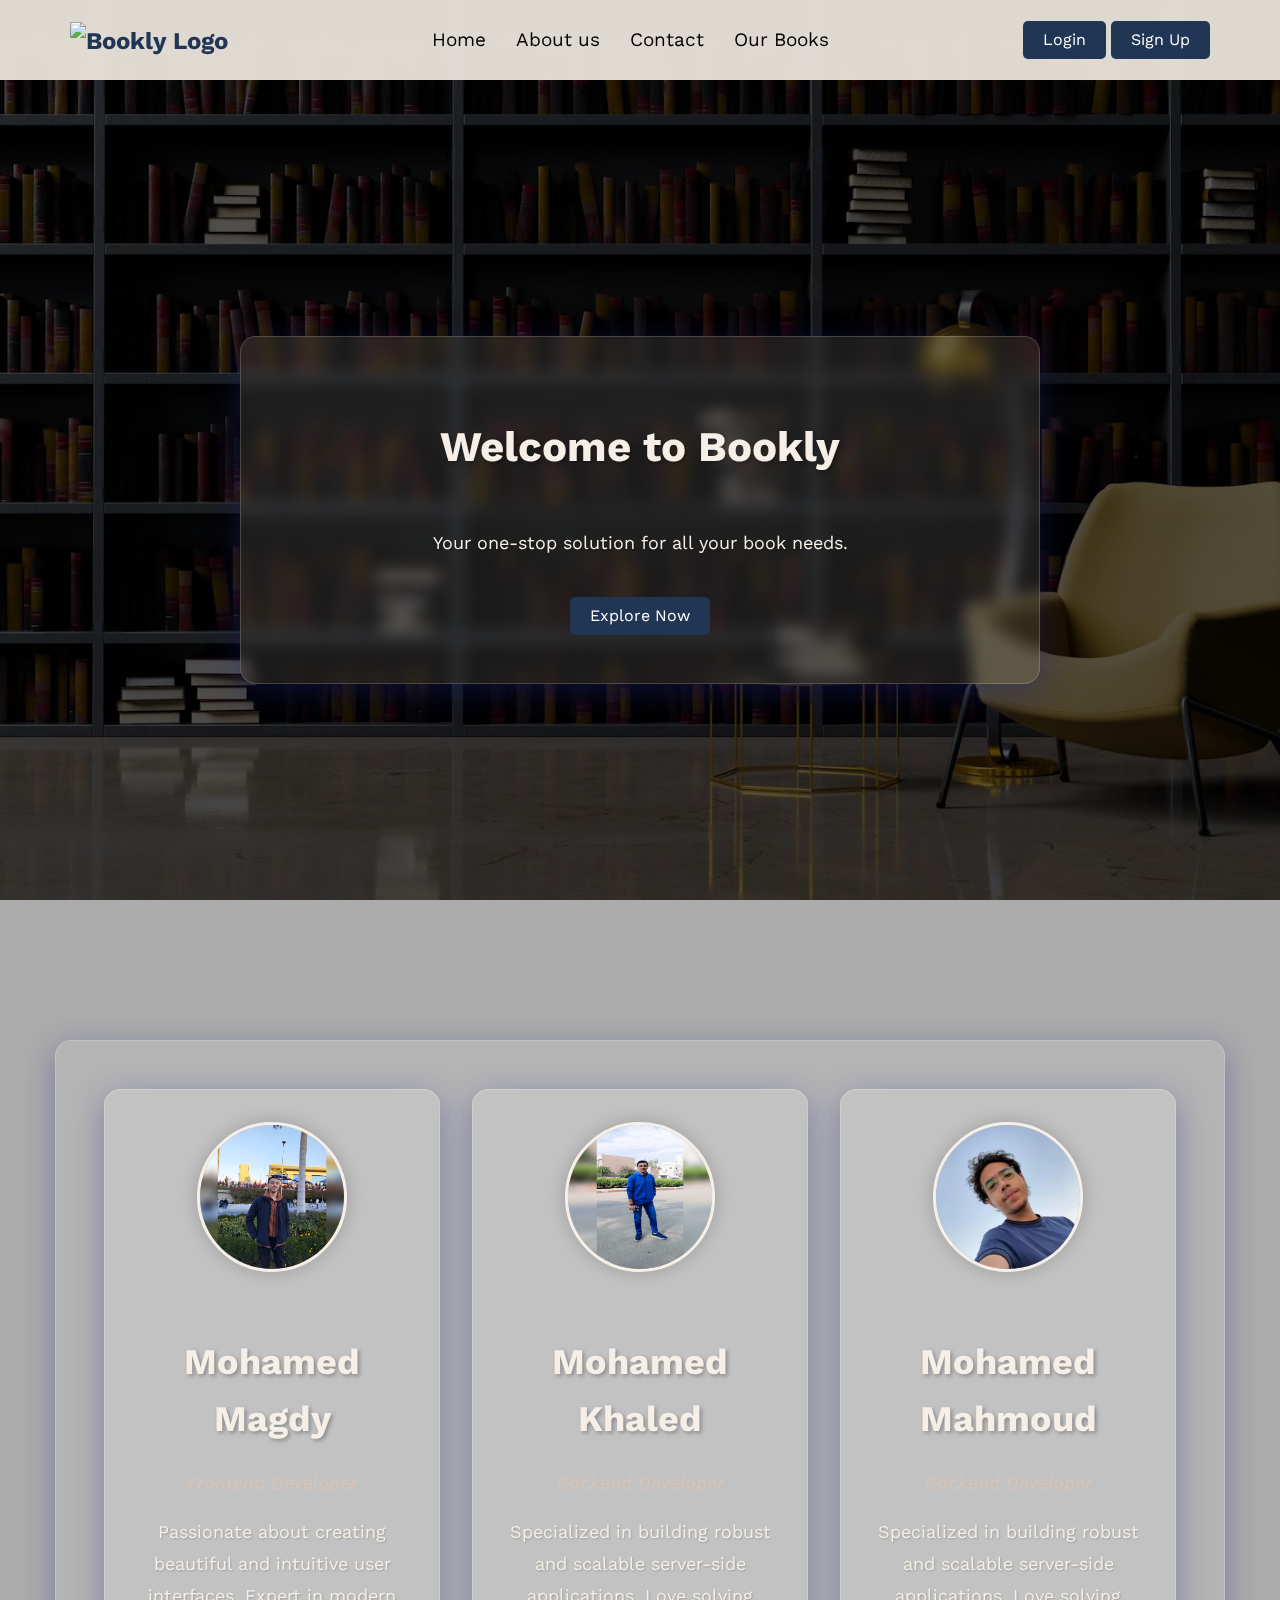
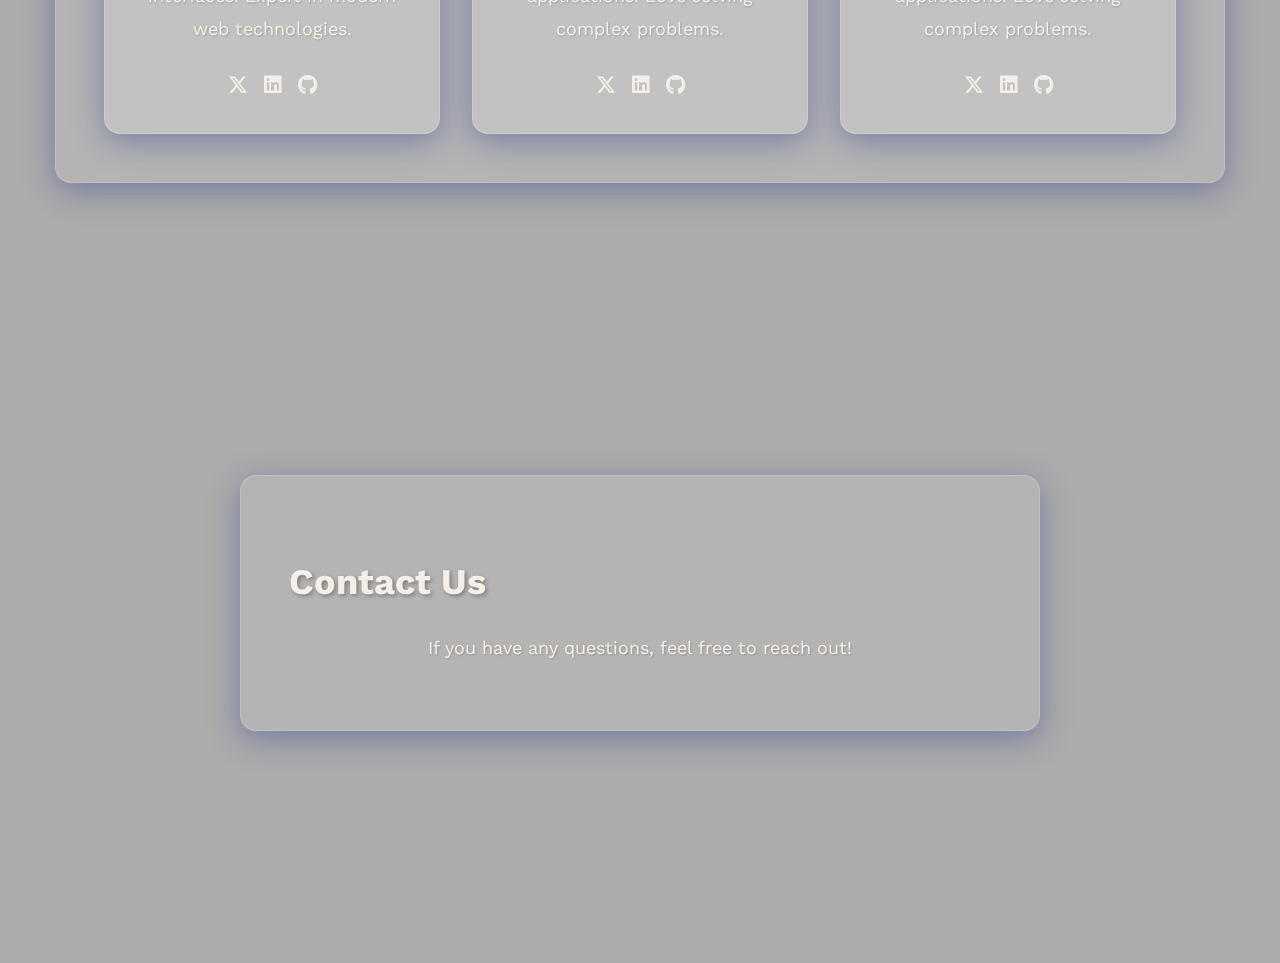
==== index.html @ bb4c5f4c "Update index.html" ====
<!DOCTYPE html>
<html lang="en">

<head>
    <meta charset="UTF-8">
    <meta name="viewport" content="width=device-width, initial-scale=1.0">
    <title>Bookly</title>
    <link rel="stylesheet" href="CSS/master.css">
    <link rel="stylesheet" href="CSS/normalize.css">
    <link rel="preconnect" href="https://fonts.googleapis.com">
    <link rel="preconnect" href="https://fonts.gstatic.com" crossorigin>
    <link href="https://fonts.googleapis.com/css2?family=Work+Sans:ital,wght@0,100..900;1,100..900&display=swap"
        rel="stylesheet">
    <link rel="stylesheet" href="css/all.min.css">
    <link rel="stylesheet" href="https://cdnjs.cloudflare.com/ajax/libs/font-awesome/6.5.1/css/all.min.css">
</head>

<body>

    <div class="navbar">
        <div class="container">
            <div class="logo">
                <img src="https://placehold.co/600x400" alt="Bookly Logo" class="logo-img">
            </div>
            <ul class="nav-links">
                <li><a href="#home">Home</a></li>
                <li><a href="#about">About us</a></li>
                <li><a href="#contact">Contact</a></li>
                <li><a href="books_list.html">Our Books</a></li>

            </ul>
            <div class="auth-buttons">
                <button class="login"><a href="login.html">Login</a></button>
                <button class="signup"><a href="register.html">Sign Up</a></button>
            </div>
        </div>
    </div>

    <div class="main">
        <div class="container">
            <h1>Welcome to Bookly</h1>
            <p>Your one-stop solution for all your book needs.</p>
            <button class="explore"><a href="books_list.html">Explore Now </a></button>
        </div>
    </div>

    <div class="about" id="#about">
        <div class="container">
            <div class="person-card">
                <img src="images/mohamed-magdy.png" alt="mohamed-magdy">
                <h2>Mohamed Magdy</h2>
                <div class="title">Frontend Developer</div>
                <p>Passionate about creating beautiful and intuitive user interfaces. Expert in modern web technologies.
                </p>
                <div class="social-links">
                    <a href="https://x.com/Moh4medMagdy"><i class="fa-brands fa-x-twitter"></i></a>
                    <a href="https://www.linkedin.com/in/mohamed-magdy-022a32304/"><i class="fab fa-linkedin"></i></a>
                    <a href="https://github.com/Cancelo13"><i class="fab fa-github"></i></a>

                </div>
            </div>

            <div class="person-card">
                <img src="images/Mohamed-khaled.jpg" alt="mohamed-khaled">
                <h2>Mohamed Khaled</h2>
                <div class="title">Backend Developer</div>
                <p>Specialized in building robust and scalable server-side applications. Love solving complex problems.
                </p>
                <div class="social-links">
                    <a href="https://x.com/Moh4medMagdy"><i class="fa-brands fa-x-twitter"></i></a>
                    <a href="https://www.linkedin.com/in/mohamed-khaled-a10b64286/"><i class="fab fa-linkedin"></i></a>
                    <a href="https://github.com/Folka95"><i class="fab fa-github"></i></a>

                </div>
            </div>

            <div class="person-card">
                <img src="images/mohamed-mahmoud.jpeg" alt="mohamed-mahmoud">
                <h2>Mohamed Mahmoud</h2>
                <div class="title">Backend Developer</div>
                <p>Specialized in building robust and scalable server-side applications. Love solving complex problems.
                </p>
                <div class="social-links">
                    <a href="https://x.com/Moh4medMagdy"><i class="fa-brands fa-x-twitter"></i></a>
                    <a href="https://www.linkedin.com/in/mohamed-mahmoud-72a1a6310/"><i class="fab fa-linkedin"></i></a>
                    <a href="https://github.com/DevilMO05"><i class="fab fa-github"></i></a>
                </div>
            </div>
        </div>
    </div>

    <div class="contact">
        <div class="container">
            <h2>Contact Us</h2>
            <p>If you have any questions, feel free to reach out!</p>
        </div>
    </div>

</body>

</html>
---- CSS/master.css ----
* {
    -webkit-box-sizing: border-box;
    -moz-box-sizing: border-box;
    box-sizing: border-box;
}

body {
    font-family: "Work Sans", sans-serif;
    margin: 0;
    padding: 0;
    min-height: 100vh;
    background: var(--section-background);
    color: var(--main-color);
    overflow-x: hidden;
    line-height: 1.6;
    -webkit-font-smoothing: antialiased;
    -moz-osx-font-smoothing: grayscale;
    background-image: url("../images/wmremove-transformed.jpeg");
    background-size: cover;
    background-position: center;
    background-attachment: fixed;
    position: relative;
}

body::before {
    content: '';
    position: fixed;
    top: 0;
    left: 0;
    width: 100%;
    height: 100%;
    background-color: rgba(0, 0, 0, 0.5);
    z-index: 0;
}

::selection {
    background: var(--main-color);
    color: var(--fourth-color);
}

::-webkit-scrollbar {
    width: 10px;
}

::-webkit-scrollbar-track {
    background: var(--section-background);
}

::-webkit-scrollbar-thumb {
    background: var(--main-color);
    border-radius: 5px;
}

::-webkit-scrollbar-thumb:hover {
    background: var(--third-color);
}

:root {
    --main-color: #213555;
    --secondary-color: #D8C4B6;
    --third-color: #3E5879;
    --fourth-color: #F5EFE7;
    --section-padding: 60px;
    --section-background: #f6f6f6;
    --transition-duration: 0.3s;
}

.container {
    padding-left: 15px;
    padding-right: 15px;
    margin-left: auto;
    margin-right: auto;
}

@media (min-width: 768px) {
    .container {
        width: 750px;
    }
}

@media (min-width: 992px) {
    .container {
        width: 970px;
    }
}

@media (min-width: 1200px) {
    .container {
        width: 1170px;
    }
}

.navbar {
    padding: 20px;
    background-color: var(--fourth-color);
    position: relative;
    z-index: 2;
    background-color: rgba(245, 239, 231, 0.9);
    backdrop-filter: blur(8px);
    -webkit-backdrop-filter: blur(8px);
}

.navbar .container {
    display: flex;
    justify-content: space-between;
    align-items: center;
    padding: 0 15px;
}

.navbar .nav-links {
    display: flex;
    justify-content: space-between;
    align-items: center;
    list-style: none;
    padding: 0;
    margin: 0;
    font-size: 19px;
}

.navbar .nav-links a {
    text-decoration: none;
    color: #000;
    padding: 10px 15px;
    transition: all var(--transition-duration) ease-in-out;
}

.navbar .nav-links a:hover {
    color: var(--fourth-color);
    background-color: var(--secondary-color);
    border-radius: 5px;
    transition: all var(--transition-duration) ease-in-out;
}

.navbar .container button {
    background-color: var(--main-color);
    color: #fff;
    border: none;
    padding: 10px 20px;
    font-size: 16px;
    cursor: pointer;
    transition: all var(--transition-duration) ease-in-out;
    border-radius: 5px;
}

.navbar .container .logo {
    font-size: 24px;
    font-weight: bold;
    color: var(--main-color);
    text-decoration: none;
    transition: all var(--transition-duration) ease-in-out;
}

.navbar .container .logo img {
    width: 50px;
    height: 50px;
    margin-right: 10px;
    vertical-align: middle;
}

.navbar .container .logo:hover {
    color: var(--third-color);
    transition: all var(--transition-duration) ease-in-out;
}

.navbar .container button:hover {
    background-color: var(--third-color);
    color: #fff;
    border-radius: 5px;
    transition: all var(--transition-duration) ease-in-out;
}

.navbar .container button:focus {
    outline: none;
}

.navbar .container button a {
    text-decoration: none;
    color: #fff;
}

.main {
    padding: var(--section-padding) 0;
    background-color: var(--section-background);
    display: flex;
    justify-content: center;
    align-items: center;
    flex-direction: column;
    position: relative;
    background-image: url("../images/wmremove-transformed.jpeg");
    background-size: cover;
    background-position: center;
    background-attachment: fixed;
    min-height: 100vh;
    background-image: none;
    background-color: transparent;
    z-index: 1;
}

.main .container {
    display: flex;
    flex-direction: column;
    align-items: center;
    justify-content: center;
}

.main .container button {
    background-color: var(--main-color);
    color: #fff;
    border: none;
    padding: 10px 20px;
    font-size: 16px;
    cursor: pointer;
    border-radius: 5px;
    margin-top: 20px;
    text-align: center;
}

.main .container button:hover {
    background-color: var(--third-color);
    color: #fff;
    border-radius: 5px;
    transition: all var(--transition-duration) ease-in-out;
}

.main .container button:focus {
    outline: none;
}

.main .container button a {
    text-decoration: none;
    color: #fff;
}

.main::before {
    content: '';
    position: absolute;
    top: 0;
    left: 0;
    width: 100%;
    height: 100%;
    background-color: rgba(0, 0, 0, 0.3);
    z-index: 1;
}

.main .container {
    position: relative;
    z-index: 2;
    padding: 3rem;
    background: rgba(255, 255, 255, 0.1);
    border-radius: 16px;
    box-shadow: 0 8px 32px 0 rgba(31, 38, 135, 0.37);
    backdrop-filter: blur(8px);
    -webkit-backdrop-filter: blur(8px);
    border: 1px solid rgba(255, 255, 255, 0.18);
    max-width: 800px;
    margin: 0 auto;
    transform: translateY(-20px);
    animation: float 6s ease-in-out infinite;
}

.main .container h1 {
    color: var(--fourth-color);
    font-size: 42px;
    font-weight: 700;
    text-shadow: 2px 2px 4px rgba(0, 0, 0, 0.3);
}

.main .container p {
    color: var(--fourth-color);
    font-size: 18px;
    line-height: 1.8;
    text-shadow: 1px 1px 2px rgba(0, 0, 0, 0.2);
}

@keyframes float {
    0% {
        transform: translateY(-20px);
    }

    50% {
        transform: translateY(0px);
    }

    100% {
        transform: translateY(-20px);
    }
}

.about {
    padding: var(--section-padding) 0;
    background-color: var(--section-background);
    display: flex;
    justify-content: center;
    align-items: center;
    flex-direction: column;
    position: relative;
    min-height: 80vh;
    background-image: linear-gradient(45deg, var(--main-color) 0%, var(--third-color) 100%);
    background-image: none;
    background-color: transparent;
    z-index: 1;
}

.about::before {
    content: '';
    position: absolute;
    top: 0;
    left: 0;
    width: 100%;
    height: 100%;
    background-color: rgba(0, 0, 0, 0.3);
    z-index: 1;
}

.about .container {
    position: relative;
    z-index: 2;
    padding: 3rem;
    background: rgba(255, 255, 255, 0.1);
    border-radius: 16px;
    box-shadow: 0 8px 32px 0 rgba(31, 38, 135, 0.37);
    backdrop-filter: blur(8px);
    -webkit-backdrop-filter: blur(8px);
    border: 1px solid rgba(255, 255, 255, 0.18);
    max-width: 800px;
    margin: 0 auto;
    transform: translateY(0);
    animation: float-reverse 6s ease-in-out infinite;
    display: flex;
    flex-wrap: wrap;
    justify-content: space-between;
    gap: 2rem;
    max-width: 1200px;
}

.about .person-card {
    flex: 1;
    min-width: 300px;
    padding: 2rem;
    background: rgba(255, 255, 255, 0.1);
    border-radius: 16px;
    box-shadow: 0 8px 32px 0 rgba(31, 38, 135, 0.37);
    backdrop-filter: blur(8px);
    -webkit-backdrop-filter: blur(8px);
    border: 1px solid rgba(255, 255, 255, 0.18);
    text-align: center;
    transition: transform 0.3s ease;
}

.about .person-card:hover {
    transform: translateY(-10px);
}

.about .person-card img {
    width: 150px;
    height: 150px;
    border-radius: 50%;
    margin-bottom: 1.5rem;
    border: 3px solid var(--fourth-color);
    box-shadow: 0 0 20px rgba(0, 0, 0, 0.2);
}

.about .person-card h2 {
    color: var(--fourth-color);
    font-size: 24px;
    font-weight: 700;
    margin-bottom: 1rem;
    text-shadow: 2px 2px 4px rgba(0, 0, 0, 0.3);
}

.about .person-card .title {
    color: var(--secondary-color);
    font-size: 18px;
    margin-bottom: 1rem;
    font-style: italic;
}

.about .person-card p {
    color: var(--fourth-color);
    font-size: 16px;
    line-height: 1.6;
    margin-bottom: 1.5rem;
}

.about .person-card .social-links {
    display: flex;
    justify-content: center;
    gap: 1rem;
}

.about .person-card .social-links a {
    color: var(--fourth-color);
    font-size: 20px;
    transition: color 0.3s ease;
}

.about .person-card .social-links a:hover {
    color: var(--secondary-color);
}

.about .person-card .social-links a i {
    transition: transform 0.3s ease;
}

.about .person-card .social-links a:hover i {
    transform: scale(1.2);
}

@media (max-width: 992px) {
    .about .container {
        flex-direction: column;
        align-items: center;
    }

    .about .person-card {
        width: 100%;
        max-width: 400px;
    }
}

.about .container h2 {
    color: var(--fourth-color);
    font-size: 36px;
    font-weight: 700;
    margin-bottom: 20px;
    text-shadow: 2px 2px 4px rgba(0, 0, 0, 0.3);
}

.about .container p {
    color: var(--fourth-color);
    font-size: 18px;
    line-height: 1.8;
    text-align: center;
    max-width: 800px;
    text-shadow: 1px 1px 2px rgba(0, 0, 0, 0.2);
}

@keyframes float-reverse {
    0% {
        transform: translateY(0px);
    }

    50% {
        transform: translateY(-20px);
    }

    100% {
        transform: translateY(0px);
    }
}

.contact {
    padding: var(--section-padding) 0;
    background-color: var(--section-background);
    display: flex;
    justify-content: center;
    align-items: center;
    flex-direction: column;
    position: relative;
    min-height: 80vh;
    background-image: linear-gradient(-45deg, var(--third-color) 0%, var(--main-color) 100%);
    background-image: none;
    background-color: transparent;
    z-index: 1;
}

.contact::before {
    content: '';
    position: absolute;
    top: 0;
    left: 0;
    width: 100%;
    height: 100%;
    background-color: rgba(0, 0, 0, 0.3);
    z-index: 1;
}

.contact .container {
    position: relative;
    z-index: 2;
    padding: 3rem;
    background: rgba(255, 255, 255, 0.1);
    border-radius: 16px;
    box-shadow: 0 8px 32px 0 rgba(31, 38, 135, 0.37);
    backdrop-filter: blur(8px);
    -webkit-backdrop-filter: blur(8px);
    border: 1px solid rgba(255, 255, 255, 0.18);
    max-width: 800px;
    margin: 0 auto;
    animation: float 6s ease-in-out infinite;
}

.contact .container h2 {
    color: var(--fourth-color);
    font-size: 36px;
    font-weight: 700;
    margin-bottom: 20px;
    text-shadow: 2px 2px 4px rgba(0, 0, 0, 0.3);
}

.contact .container p {
    color: var(--fourth-color);
    font-size: 18px;
    line-height: 1.8;
    text-align: center;
    max-width: 800px;
    text-shadow: 1px 1px 2px rgba(0, 0, 0, 0.2);
}
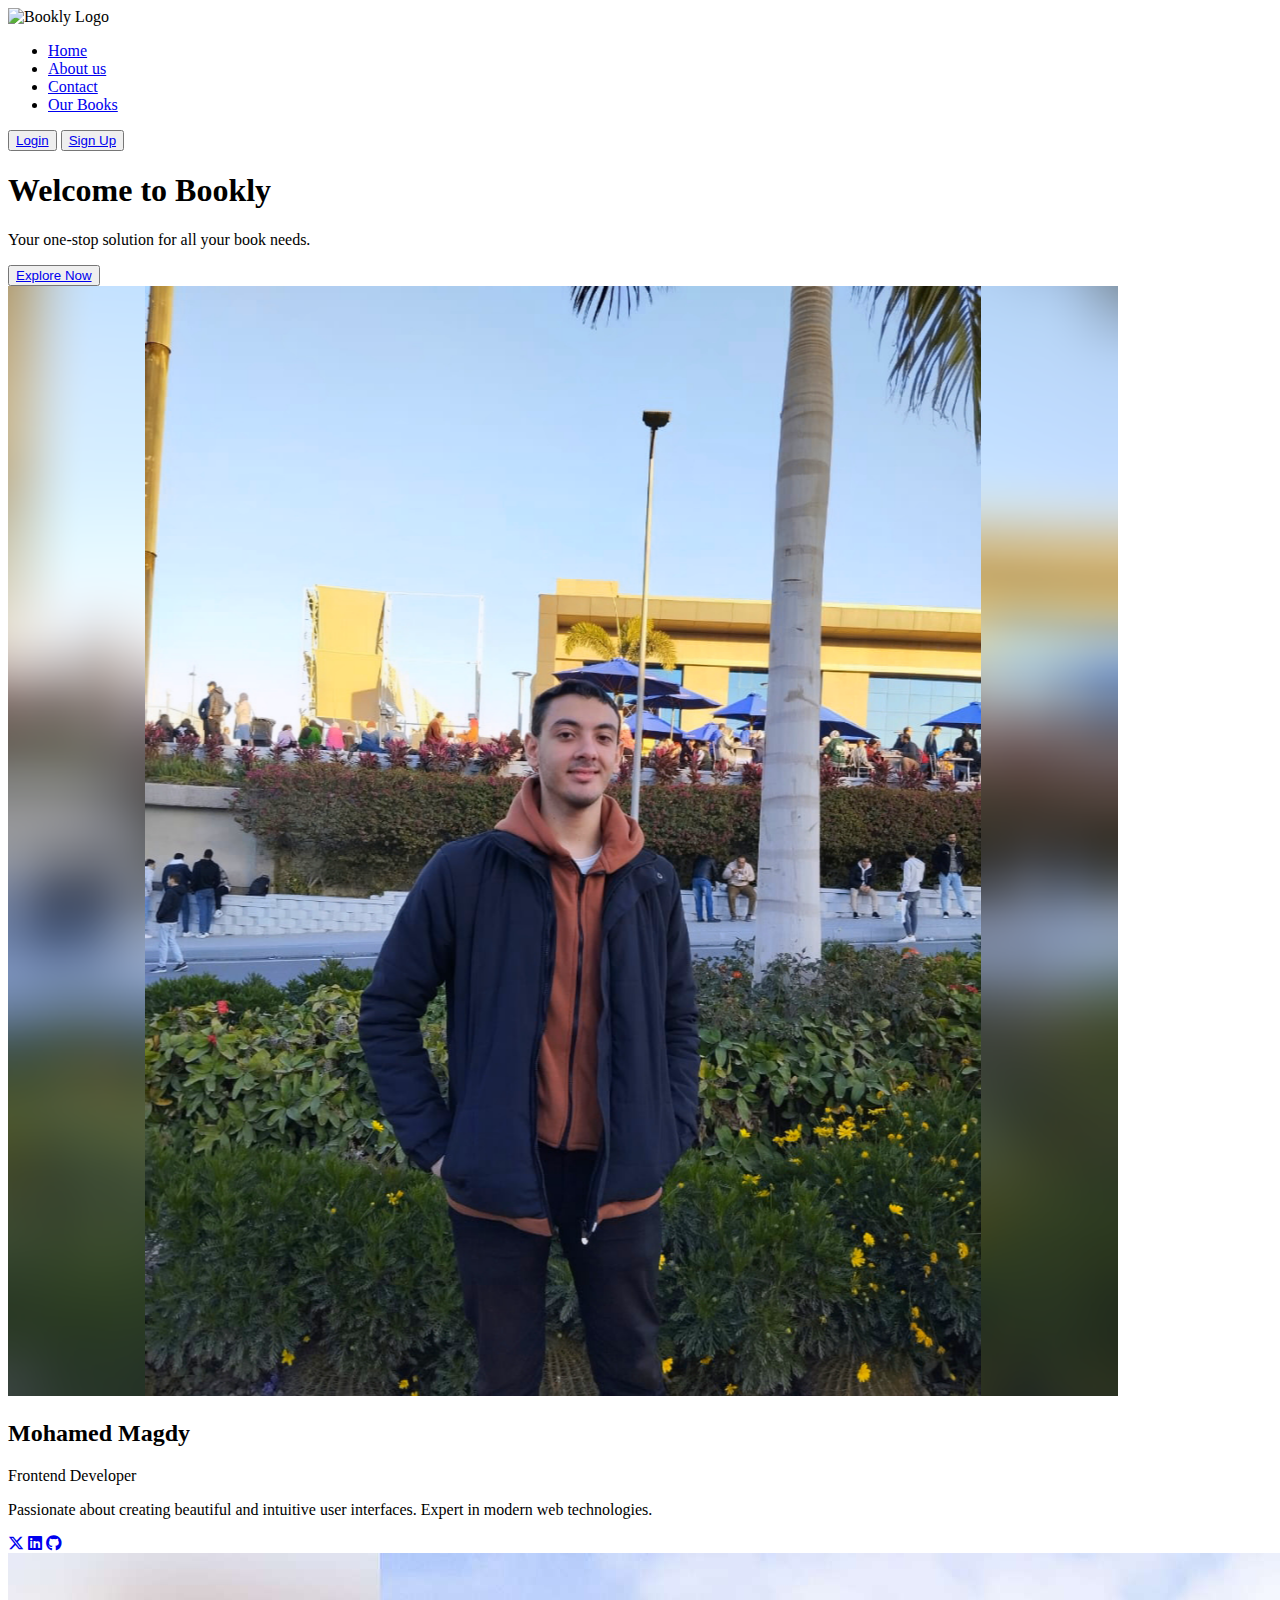
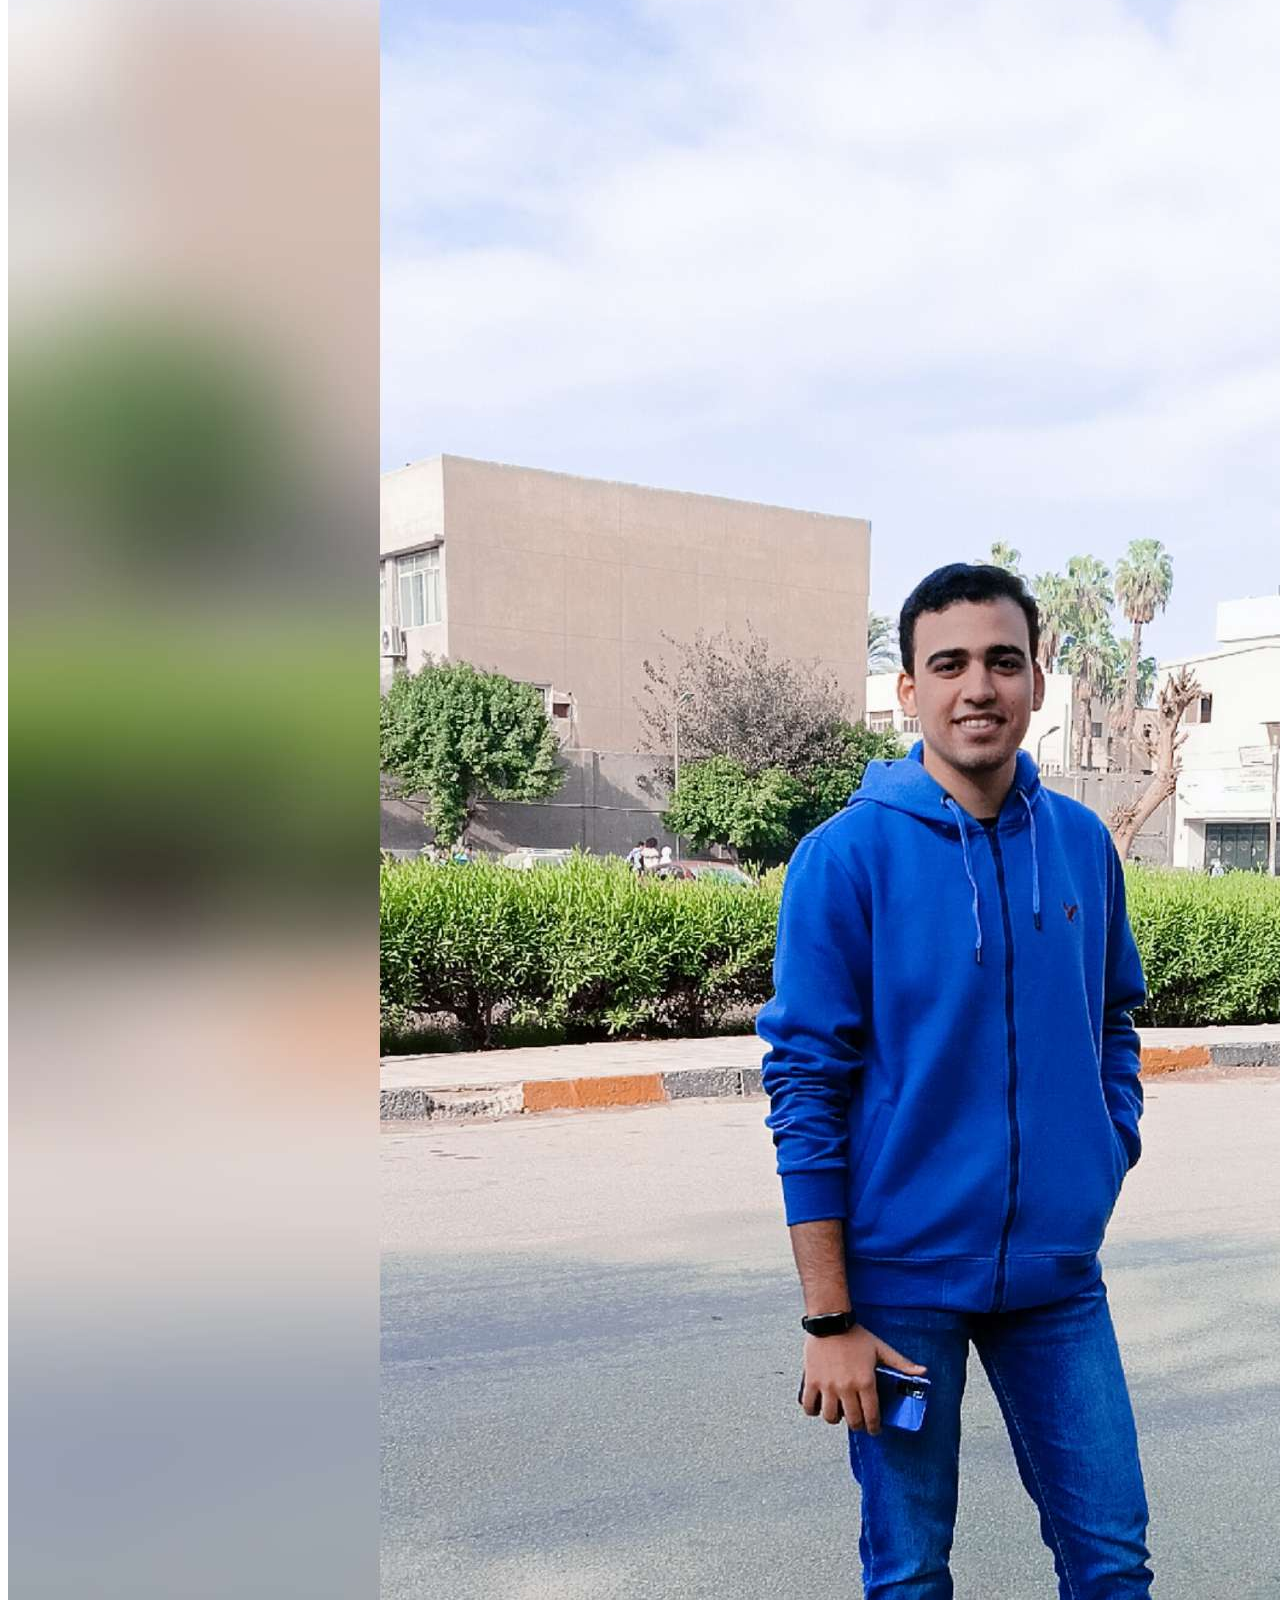
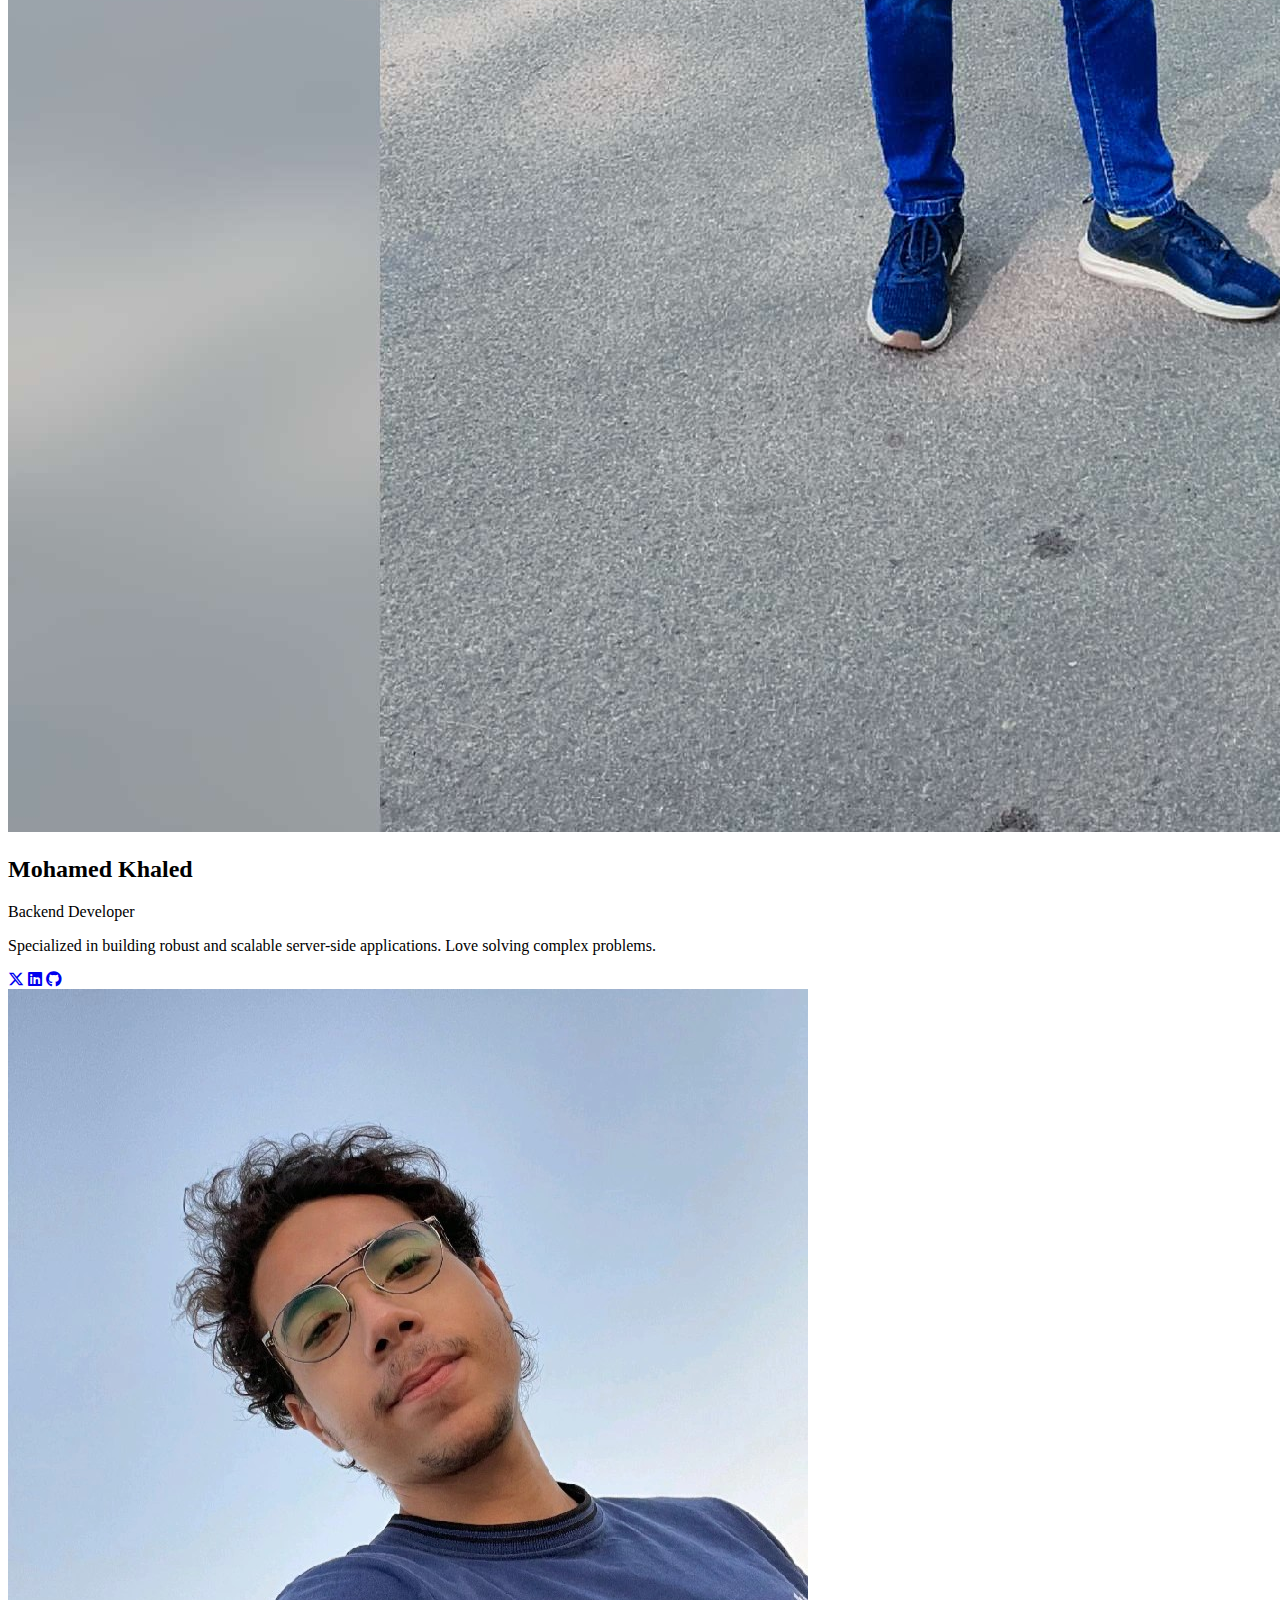
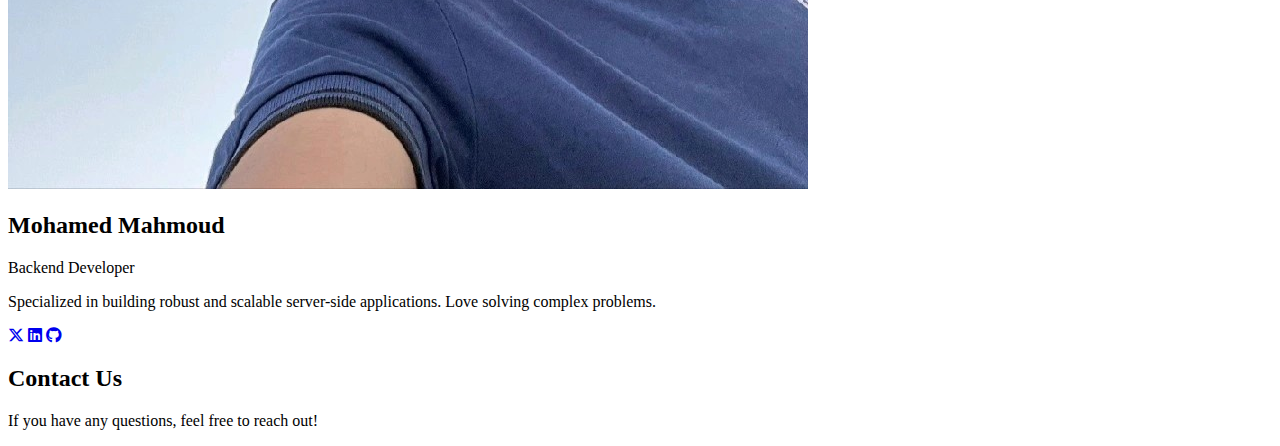
==== commit b6b0cfb0: "Update index.html" ====
--- a/index.html
+++ b/index.html
@@ -5,8 +5,8 @@
     <meta charset="UTF-8">
     <meta name="viewport" content="width=device-width, initial-scale=1.0">
     <title>Bookly</title>
-    <link rel="stylesheet" href="CSS/master.css">
-    <link rel="stylesheet" href="CSS/normalize.css">
+    <link rel="stylesheet" href="bookly/CSS/master.css">
+    <link rel="stylesheet" href="bookly/CSS/normalize.css">
     <link rel="preconnect" href="https://fonts.googleapis.com">
     <link rel="preconnect" href="https://fonts.gstatic.com" crossorigin>
     <link href="https://fonts.googleapis.com/css2?family=Work+Sans:ital,wght@0,100..900;1,100..900&display=swap"
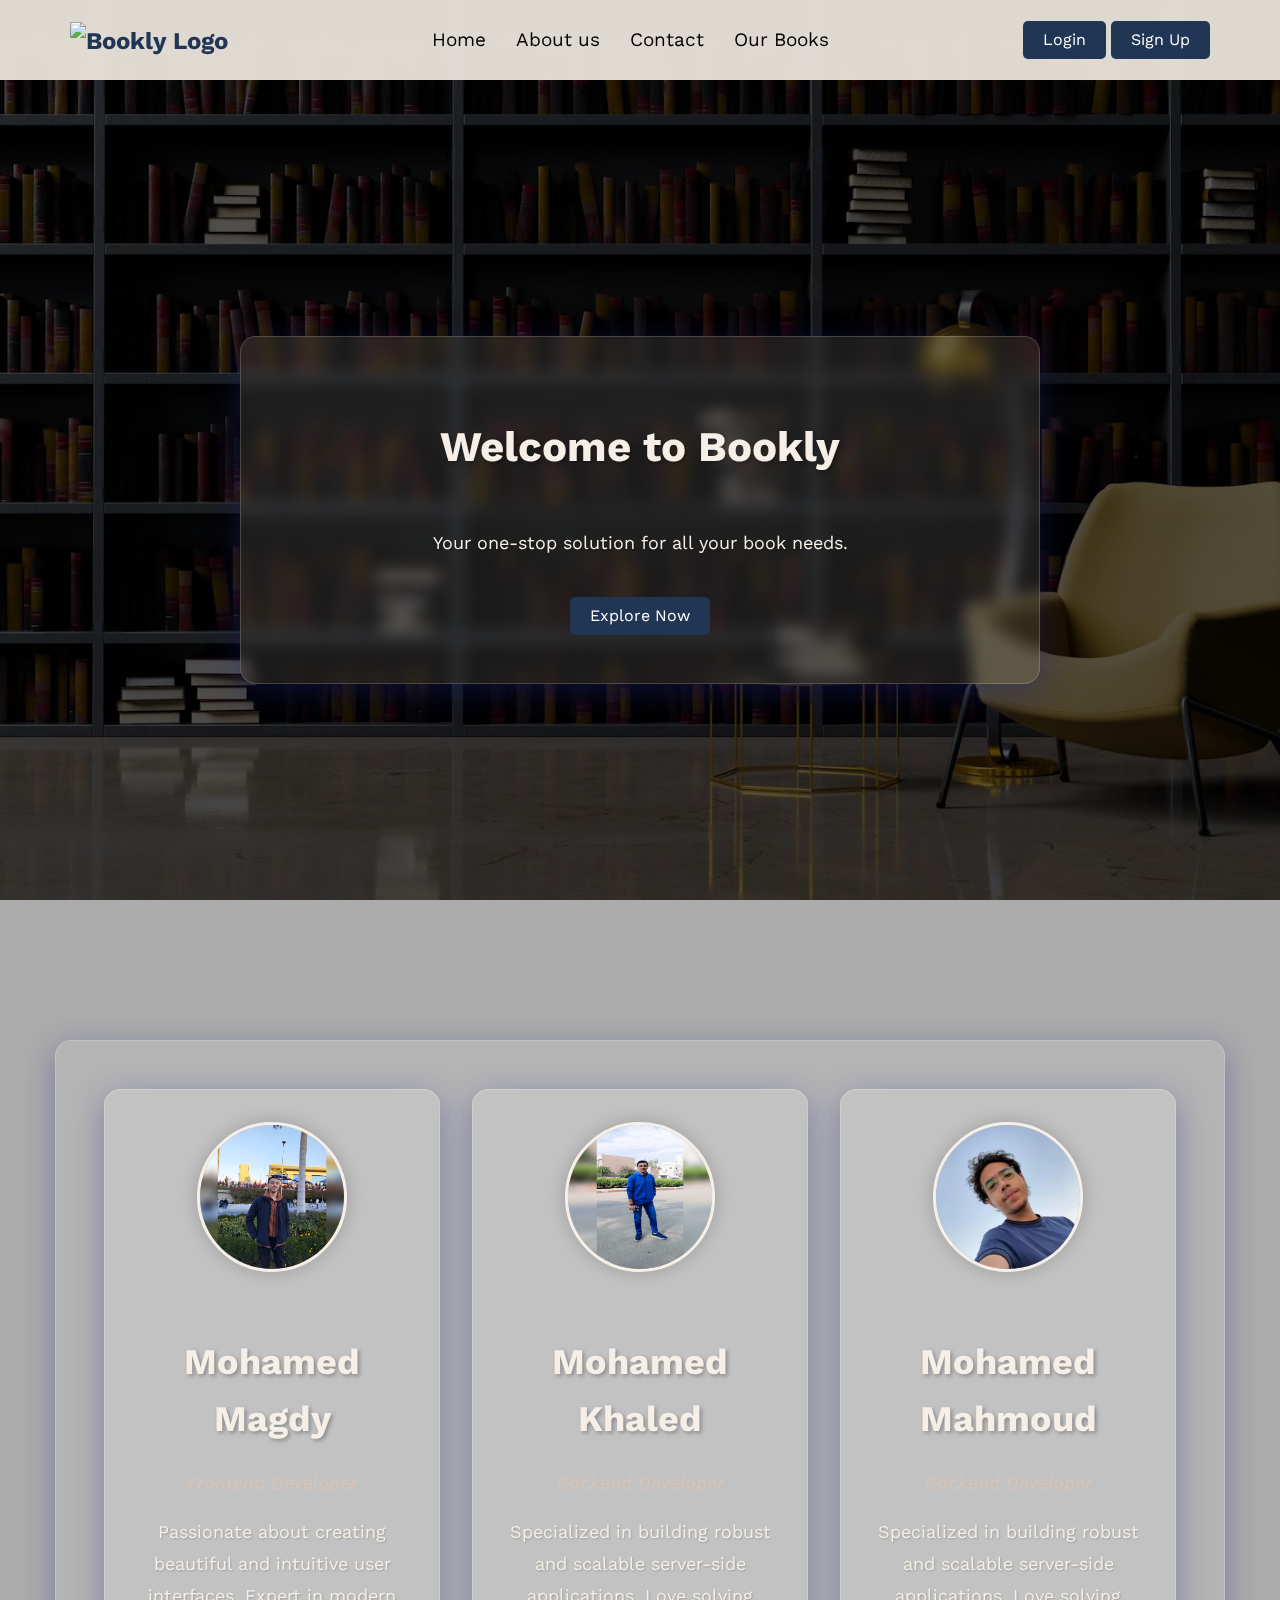
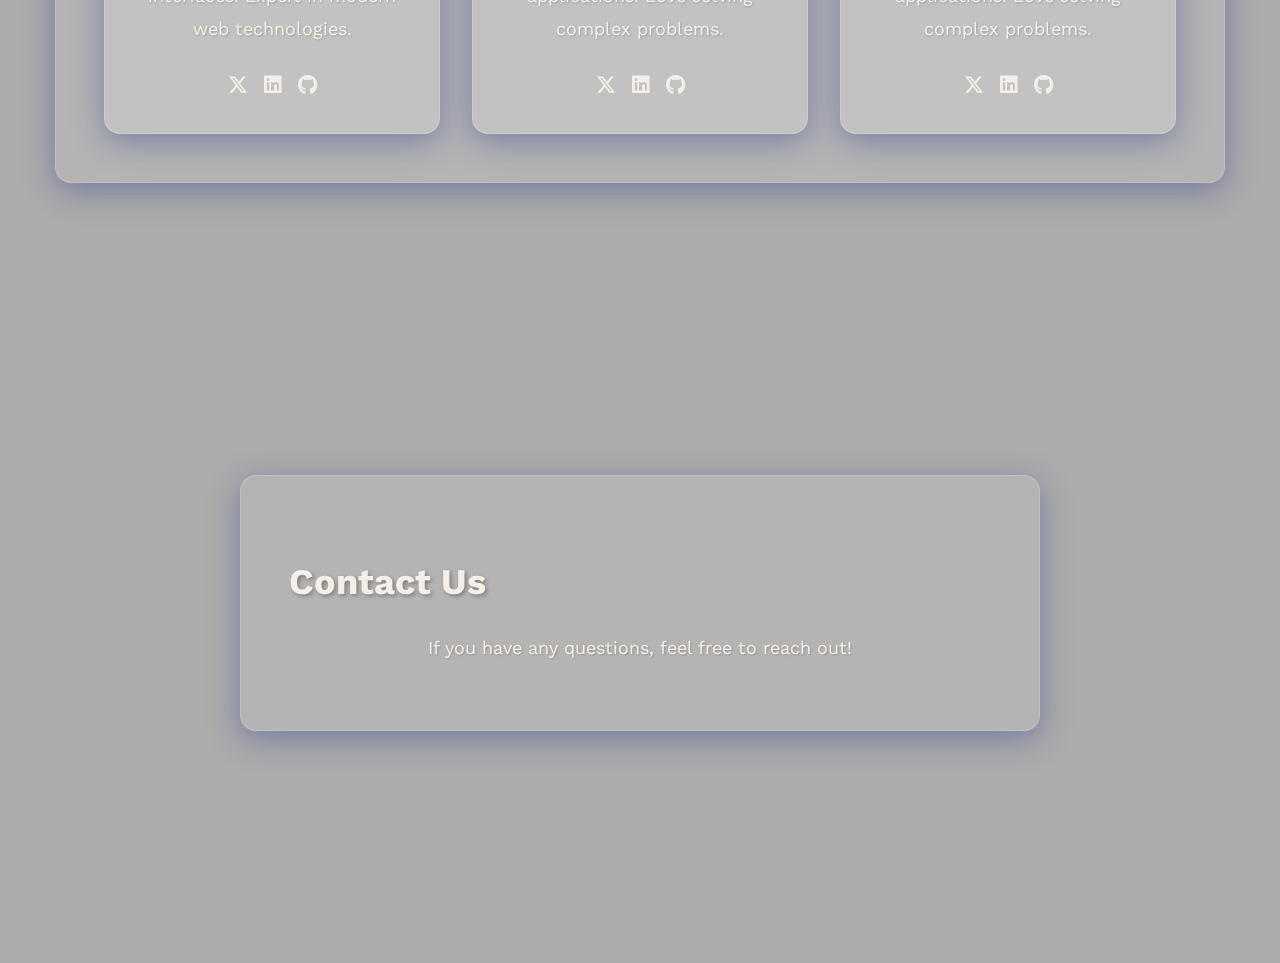
==== commit 0c86a7fb: "Update index.html" ====
--- a/index.html
+++ b/index.html
@@ -5,13 +5,13 @@
     <meta charset="UTF-8">
     <meta name="viewport" content="width=device-width, initial-scale=1.0">
     <title>Bookly</title>
-    <link rel="stylesheet" href="bookly/CSS/master.css">
-    <link rel="stylesheet" href="bookly/CSS/normalize.css">
+    <link rel="stylesheet" href="CSS/master.css">
+    <link rel="stylesheet" href="CSS/normalize.css">
     <link rel="preconnect" href="https://fonts.googleapis.com">
     <link rel="preconnect" href="https://fonts.gstatic.com" crossorigin>
     <link href="https://fonts.googleapis.com/css2?family=Work+Sans:ital,wght@0,100..900;1,100..900&display=swap"
         rel="stylesheet">
-    <link rel="stylesheet" href="css/all.min.css">
+    <link rel="stylesheet" href="CSS/all.min.css">
     <link rel="stylesheet" href="https://cdnjs.cloudflare.com/ajax/libs/font-awesome/6.5.1/css/all.min.css">
 </head>
 
--- a/CSS/master.css
+++ b/CSS/master.css
@@ -0,0 +1,508 @@
+* {
+    -webkit-box-sizing: border-box;
+    -moz-box-sizing: border-box;
+    box-sizing: border-box;
+}
+
+body {
+    font-family: "Work Sans", sans-serif;
+    margin: 0;
+    padding: 0;
+    min-height: 100vh;
+    background: var(--section-background);
+    color: var(--main-color);
+    overflow-x: hidden;
+    line-height: 1.6;
+    -webkit-font-smoothing: antialiased;
+    -moz-osx-font-smoothing: grayscale;
+    background-image: url("../images/wmremove-transformed.jpeg");
+    background-size: cover;
+    background-position: center;
+    background-attachment: fixed;
+    position: relative;
+}
+
+body::before {
+    content: '';
+    position: fixed;
+    top: 0;
+    left: 0;
+    width: 100%;
+    height: 100%;
+    background-color: rgba(0, 0, 0, 0.5);
+    z-index: 0;
+}
+
+::selection {
+    background: var(--main-color);
+    color: var(--fourth-color);
+}
+
+::-webkit-scrollbar {
+    width: 10px;
+}
+
+::-webkit-scrollbar-track {
+    background: var(--section-background);
+}
+
+::-webkit-scrollbar-thumb {
+    background: var(--main-color);
+    border-radius: 5px;
+}
+
+::-webkit-scrollbar-thumb:hover {
+    background: var(--third-color);
+}
+
+:root {
+    --main-color: #213555;
+    --secondary-color: #D8C4B6;
+    --third-color: #3E5879;
+    --fourth-color: #F5EFE7;
+    --section-padding: 60px;
+    --section-background: #f6f6f6;
+    --transition-duration: 0.3s;
+}
+
+.container {
+    padding-left: 15px;
+    padding-right: 15px;
+    margin-left: auto;
+    margin-right: auto;
+}
+
+@media (min-width: 768px) {
+    .container {
+        width: 750px;
+    }
+}
+
+@media (min-width: 992px) {
+    .container {
+        width: 970px;
+    }
+}
+
+@media (min-width: 1200px) {
+    .container {
+        width: 1170px;
+    }
+}
+
+.navbar {
+    padding: 20px;
+    background-color: var(--fourth-color);
+    position: relative;
+    z-index: 2;
+    background-color: rgba(245, 239, 231, 0.9);
+    backdrop-filter: blur(8px);
+    -webkit-backdrop-filter: blur(8px);
+}
+
+.navbar .container {
+    display: flex;
+    justify-content: space-between;
+    align-items: center;
+    padding: 0 15px;
+}
+
+.navbar .nav-links {
+    display: flex;
+    justify-content: space-between;
+    align-items: center;
+    list-style: none;
+    padding: 0;
+    margin: 0;
+    font-size: 19px;
+}
+
+.navbar .nav-links a {
+    text-decoration: none;
+    color: #000;
+    padding: 10px 15px;
+    transition: all var(--transition-duration) ease-in-out;
+}
+
+.navbar .nav-links a:hover {
+    color: var(--fourth-color);
+    background-color: var(--secondary-color);
+    border-radius: 5px;
+    transition: all var(--transition-duration) ease-in-out;
+}
+
+.navbar .container button {
+    background-color: var(--main-color);
+    color: #fff;
+    border: none;
+    padding: 10px 20px;
+    font-size: 16px;
+    cursor: pointer;
+    transition: all var(--transition-duration) ease-in-out;
+    border-radius: 5px;
+}
+
+.navbar .container .logo {
+    font-size: 24px;
+    font-weight: bold;
+    color: var(--main-color);
+    text-decoration: none;
+    transition: all var(--transition-duration) ease-in-out;
+}
+
+.navbar .container .logo img {
+    width: 50px;
+    height: 50px;
+    margin-right: 10px;
+    vertical-align: middle;
+}
+
+.navbar .container .logo:hover {
+    color: var(--third-color);
+    transition: all var(--transition-duration) ease-in-out;
+}
+
+.navbar .container button:hover {
+    background-color: var(--third-color);
+    color: #fff;
+    border-radius: 5px;
+    transition: all var(--transition-duration) ease-in-out;
+}
+
+.navbar .container button:focus {
+    outline: none;
+}
+
+.navbar .container button a {
+    text-decoration: none;
+    color: #fff;
+}
+
+.main {
+    padding: var(--section-padding) 0;
+    background-color: var(--section-background);
+    display: flex;
+    justify-content: center;
+    align-items: center;
+    flex-direction: column;
+    position: relative;
+    background-image: url("../images/wmremove-transformed.jpeg");
+    background-size: cover;
+    background-position: center;
+    background-attachment: fixed;
+    min-height: 100vh;
+    background-image: none;
+    background-color: transparent;
+    z-index: 1;
+}
+
+.main .container {
+    display: flex;
+    flex-direction: column;
+    align-items: center;
+    justify-content: center;
+}
+
+.main .container button {
+    background-color: var(--main-color);
+    color: #fff;
+    border: none;
+    padding: 10px 20px;
+    font-size: 16px;
+    cursor: pointer;
+    border-radius: 5px;
+    margin-top: 20px;
+    text-align: center;
+}
+
+.main .container button:hover {
+    background-color: var(--third-color);
+    color: #fff;
+    border-radius: 5px;
+    transition: all var(--transition-duration) ease-in-out;
+}
+
+.main .container button:focus {
+    outline: none;
+}
+
+.main .container button a {
+    text-decoration: none;
+    color: #fff;
+}
+
+.main::before {
+    content: '';
+    position: absolute;
+    top: 0;
+    left: 0;
+    width: 100%;
+    height: 100%;
+    background-color: rgba(0, 0, 0, 0.3);
+    z-index: 1;
+}
+
+.main .container {
+    position: relative;
+    z-index: 2;
+    padding: 3rem;
+    background: rgba(255, 255, 255, 0.1);
+    border-radius: 16px;
+    box-shadow: 0 8px 32px 0 rgba(31, 38, 135, 0.37);
+    backdrop-filter: blur(8px);
+    -webkit-backdrop-filter: blur(8px);
+    border: 1px solid rgba(255, 255, 255, 0.18);
+    max-width: 800px;
+    margin: 0 auto;
+    transform: translateY(-20px);
+    animation: float 6s ease-in-out infinite;
+}
+
+.main .container h1 {
+    color: var(--fourth-color);
+    font-size: 42px;
+    font-weight: 700;
+    text-shadow: 2px 2px 4px rgba(0, 0, 0, 0.3);
+}
+
+.main .container p {
+    color: var(--fourth-color);
+    font-size: 18px;
+    line-height: 1.8;
+    text-shadow: 1px 1px 2px rgba(0, 0, 0, 0.2);
+}
+
+@keyframes float {
+    0% {
+        transform: translateY(-20px);
+    }
+
+    50% {
+        transform: translateY(0px);
+    }
+
+    100% {
+        transform: translateY(-20px);
+    }
+}
+
+.about {
+    padding: var(--section-padding) 0;
+    background-color: var(--section-background);
+    display: flex;
+    justify-content: center;
+    align-items: center;
+    flex-direction: column;
+    position: relative;
+    min-height: 80vh;
+    background-image: linear-gradient(45deg, var(--main-color) 0%, var(--third-color) 100%);
+    background-image: none;
+    background-color: transparent;
+    z-index: 1;
+}
+
+.about::before {
+    content: '';
+    position: absolute;
+    top: 0;
+    left: 0;
+    width: 100%;
+    height: 100%;
+    background-color: rgba(0, 0, 0, 0.3);
+    z-index: 1;
+}
+
+.about .container {
+    position: relative;
+    z-index: 2;
+    padding: 3rem;
+    background: rgba(255, 255, 255, 0.1);
+    border-radius: 16px;
+    box-shadow: 0 8px 32px 0 rgba(31, 38, 135, 0.37);
+    backdrop-filter: blur(8px);
+    -webkit-backdrop-filter: blur(8px);
+    border: 1px solid rgba(255, 255, 255, 0.18);
+    max-width: 800px;
+    margin: 0 auto;
+    transform: translateY(0);
+    animation: float-reverse 6s ease-in-out infinite;
+    display: flex;
+    flex-wrap: wrap;
+    justify-content: space-between;
+    gap: 2rem;
+    max-width: 1200px;
+}
+
+.about .person-card {
+    flex: 1;
+    min-width: 300px;
+    padding: 2rem;
+    background: rgba(255, 255, 255, 0.1);
+    border-radius: 16px;
+    box-shadow: 0 8px 32px 0 rgba(31, 38, 135, 0.37);
+    backdrop-filter: blur(8px);
+    -webkit-backdrop-filter: blur(8px);
+    border: 1px solid rgba(255, 255, 255, 0.18);
+    text-align: center;
+    transition: transform 0.3s ease;
+}
+
+.about .person-card:hover {
+    transform: translateY(-10px);
+}
+
+.about .person-card img {
+    width: 150px;
+    height: 150px;
+    border-radius: 50%;
+    margin-bottom: 1.5rem;
+    border: 3px solid var(--fourth-color);
+    box-shadow: 0 0 20px rgba(0, 0, 0, 0.2);
+}
+
+.about .person-card h2 {
+    color: var(--fourth-color);
+    font-size: 24px;
+    font-weight: 700;
+    margin-bottom: 1rem;
+    text-shadow: 2px 2px 4px rgba(0, 0, 0, 0.3);
+}
+
+.about .person-card .title {
+    color: var(--secondary-color);
+    font-size: 18px;
+    margin-bottom: 1rem;
+    font-style: italic;
+}
+
+.about .person-card p {
+    color: var(--fourth-color);
+    font-size: 16px;
+    line-height: 1.6;
+    margin-bottom: 1.5rem;
+}
+
+.about .person-card .social-links {
+    display: flex;
+    justify-content: center;
+    gap: 1rem;
+}
+
+.about .person-card .social-links a {
+    color: var(--fourth-color);
+    font-size: 20px;
+    transition: color 0.3s ease;
+}
+
+.about .person-card .social-links a:hover {
+    color: var(--secondary-color);
+}
+
+.about .person-card .social-links a i {
+    transition: transform 0.3s ease;
+}
+
+.about .person-card .social-links a:hover i {
+    transform: scale(1.2);
+}
+
+@media (max-width: 992px) {
+    .about .container {
+        flex-direction: column;
+        align-items: center;
+    }
+
+    .about .person-card {
+        width: 100%;
+        max-width: 400px;
+    }
+}
+
+.about .container h2 {
+    color: var(--fourth-color);
+    font-size: 36px;
+    font-weight: 700;
+    margin-bottom: 20px;
+    text-shadow: 2px 2px 4px rgba(0, 0, 0, 0.3);
+}
+
+.about .container p {
+    color: var(--fourth-color);
+    font-size: 18px;
+    line-height: 1.8;
+    text-align: center;
+    max-width: 800px;
+    text-shadow: 1px 1px 2px rgba(0, 0, 0, 0.2);
+}
+
+@keyframes float-reverse {
+    0% {
+        transform: translateY(0px);
+    }
+
+    50% {
+        transform: translateY(-20px);
+    }
+
+    100% {
+        transform: translateY(0px);
+    }
+}
+
+.contact {
+    padding: var(--section-padding) 0;
+    background-color: var(--section-background);
+    display: flex;
+    justify-content: center;
+    align-items: center;
+    flex-direction: column;
+    position: relative;
+    min-height: 80vh;
+    background-image: linear-gradient(-45deg, var(--third-color) 0%, var(--main-color) 100%);
+    background-image: none;
+    background-color: transparent;
+    z-index: 1;
+}
+
+.contact::before {
+    content: '';
+    position: absolute;
+    top: 0;
+    left: 0;
+    width: 100%;
+    height: 100%;
+    background-color: rgba(0, 0, 0, 0.3);
+    z-index: 1;
+}
+
+.contact .container {
+    position: relative;
+    z-index: 2;
+    padding: 3rem;
+    background: rgba(255, 255, 255, 0.1);
+    border-radius: 16px;
+    box-shadow: 0 8px 32px 0 rgba(31, 38, 135, 0.37);
+    backdrop-filter: blur(8px);
+    -webkit-backdrop-filter: blur(8px);
+    border: 1px solid rgba(255, 255, 255, 0.18);
+    max-width: 800px;
+    margin: 0 auto;
+    animation: float 6s ease-in-out infinite;
+}
+
+.contact .container h2 {
+    color: var(--fourth-color);
+    font-size: 36px;
+    font-weight: 700;
+    margin-bottom: 20px;
+    text-shadow: 2px 2px 4px rgba(0, 0, 0, 0.3);
+}
+
+.contact .container p {
+    color: var(--fourth-color);
+    font-size: 18px;
+    line-height: 1.8;
+    text-align: center;
+    max-width: 800px;
+    text-shadow: 1px 1px 2px rgba(0, 0, 0, 0.2);
+}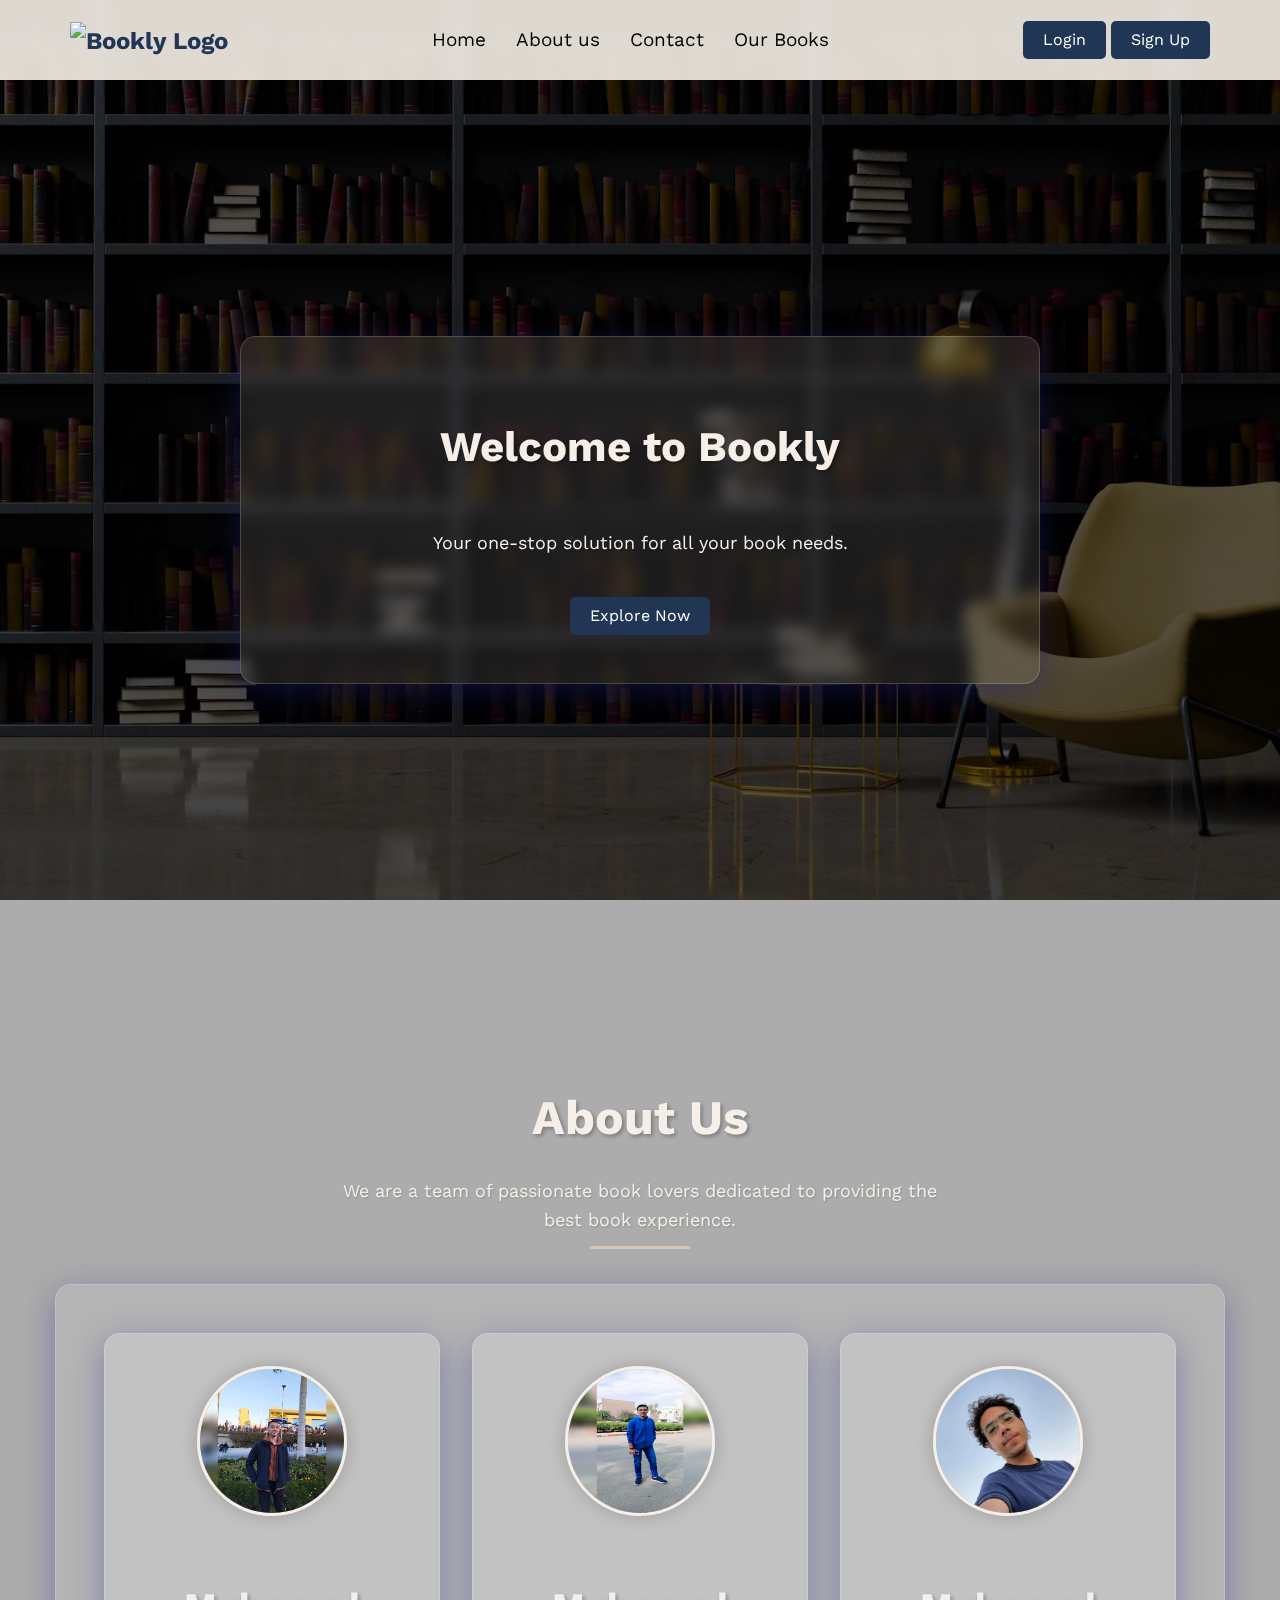
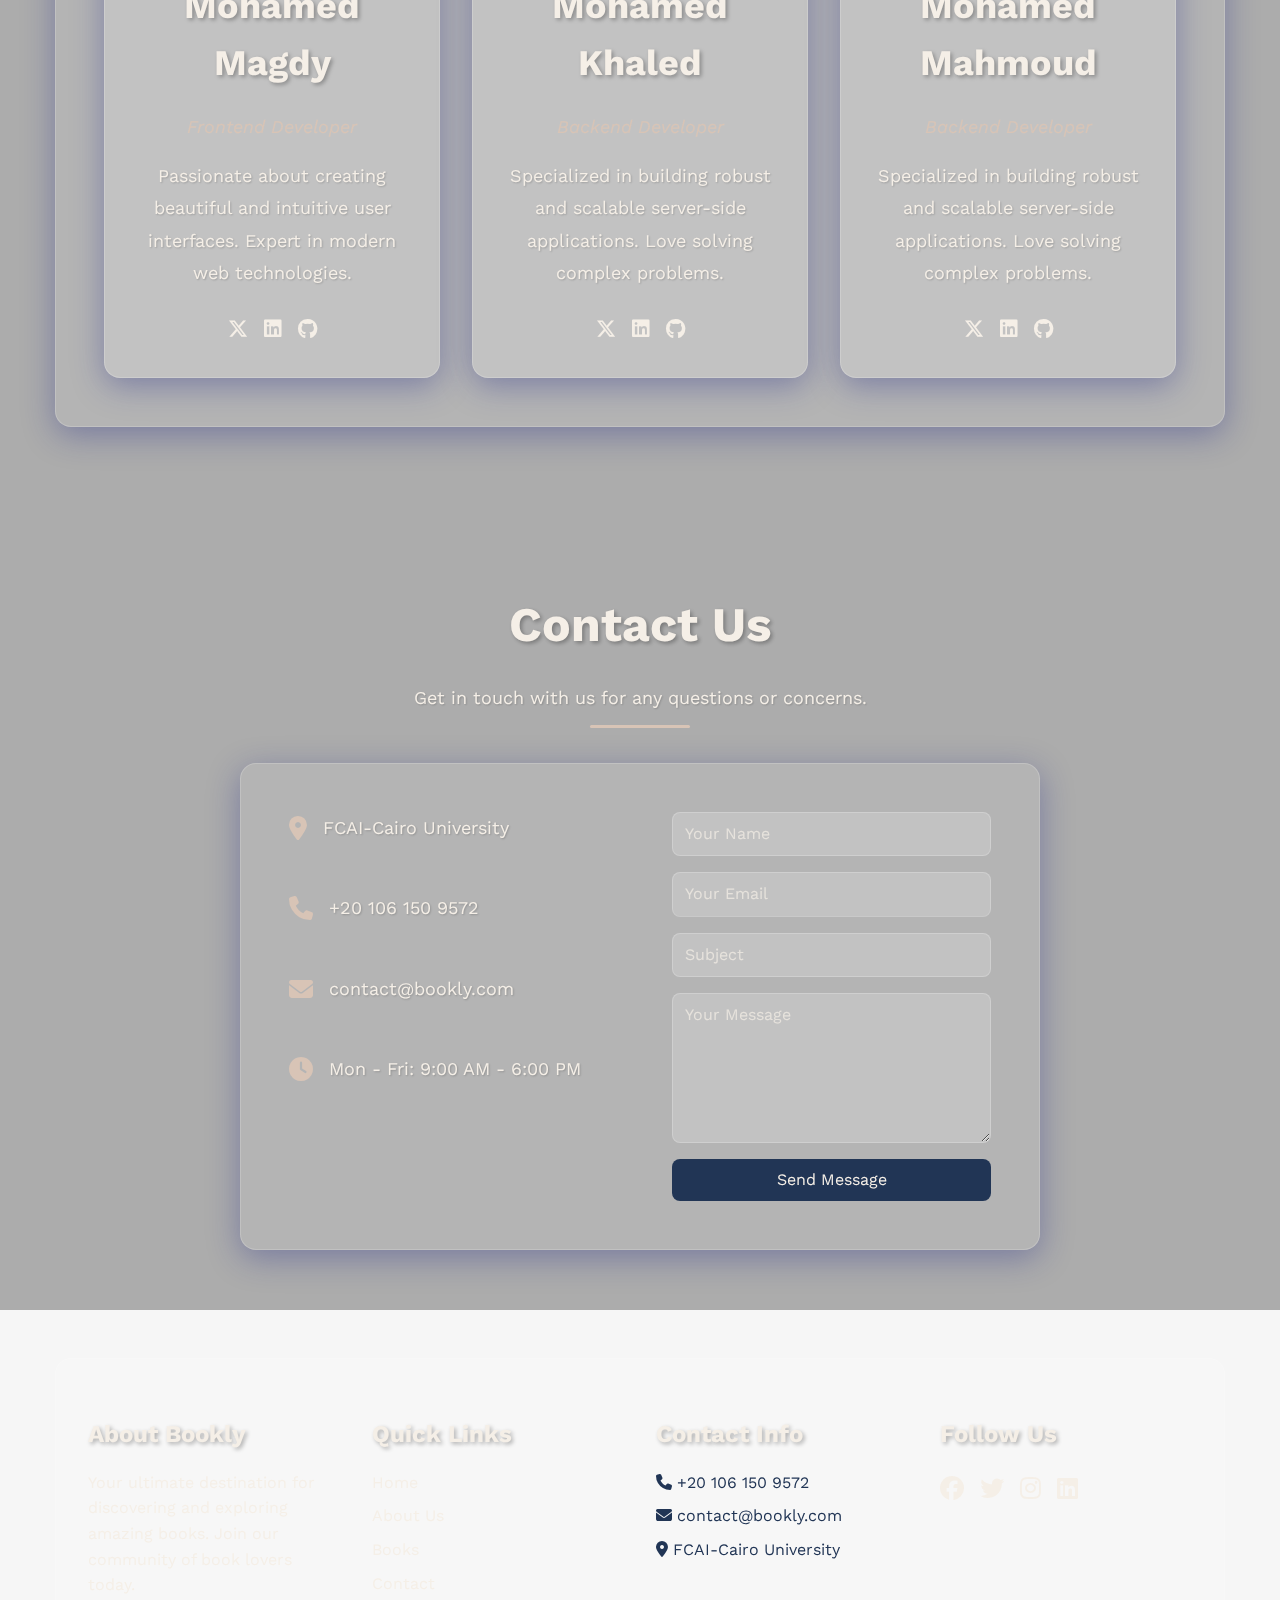
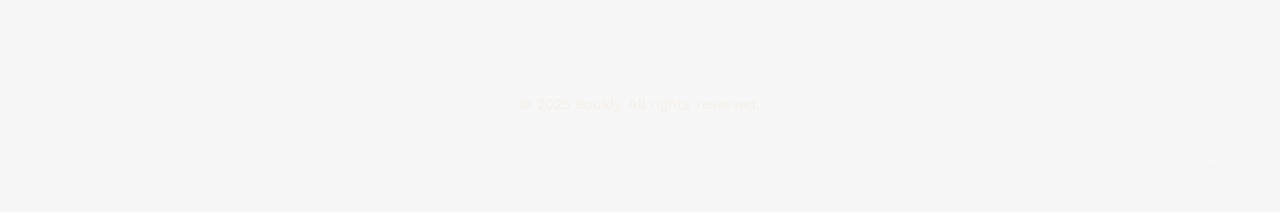
==== commit 435ce0ef: "Main Page Done" ====
--- a/index.html
+++ b/index.html
@@ -44,7 +44,11 @@
         </div>
     </div>
 
-    <div class="about" id="#about">
+    <div class="about" id="about">
+        <div class="section-title">
+            <h2>About Us</h2>
+            <p>We are a team of passionate book lovers dedicated to providing the best book experience.</p>
+        </div>
         <div class="container">
             <div class="person-card">
                 <img src="images/mohamed-magdy.png" alt="mohamed-magdy">
@@ -56,7 +60,6 @@
                     <a href="https://x.com/Moh4medMagdy"><i class="fa-brands fa-x-twitter"></i></a>
                     <a href="https://www.linkedin.com/in/mohamed-magdy-022a32304/"><i class="fab fa-linkedin"></i></a>
                     <a href="https://github.com/Cancelo13"><i class="fab fa-github"></i></a>
-
                 </div>
             </div>
 
@@ -89,13 +92,87 @@
         </div>
     </div>
 
-    <div class="contact">
+    <div class="contact" id="contact">
+        <div class="section-title">
+            <h2>Contact Us</h2>
+            <p>Get in touch with us for any questions or concerns.</p>
+        </div>
         <div class="container">
-            <h2>Contact Us</h2>
-            <p>If you have any questions, feel free to reach out!</p>
+            <div class="contact-info">
+                <div class="info-item">
+                    <i class="fas fa-map-marker-alt"></i>
+                    <p>FCAI-Cairo University</p>
+                </div>
+                <div class="info-item">
+                    <i class="fas fa-phone"></i>
+                    <p>+20 106 150 9572</p>
+                </div>
+                <div class="info-item">
+                    <i class="fas fa-envelope"></i>
+                    <p>contact@bookly.com</p>
+                </div>
+                <div class="info-item">
+                    <i class="fas fa-clock"></i>
+                    <p>Mon - Fri: 9:00 AM - 6:00 PM</p>
+                </div>
+            </div>
+            <div class="contact-form">
+                <form>
+                    <input type="text" placeholder="Your Name" required>
+                    <input type="email" placeholder="Your Email" required>
+                    <input type="text" placeholder="Subject" required>
+                    <textarea placeholder="Your Message" required></textarea>
+                    <button type="submit">Send Message</button>
+                </form>
+            </div>
+        </div>
+    </div>
+
+    <div class="footer">
+        <div class="container">
+            <div class="footer-content">
+                <div class="footer-section">
+                    <h3>About Bookly</h3>
+                    <p>Your ultimate destination for discovering and exploring amazing books. Join our community of book
+                        lovers today.</p>
+                </div>
+
+                <div class="footer-section">
+                    <h3>Quick Links</h3>
+                    <ul class="footer-links">
+                        <li><a href="#home">Home</a></li>
+                        <li><a href="#about">About Us</a></li>
+                        <li><a href="books_list.html">Books</a></li>
+                        <li><a href="#contact">Contact</a></li>
+                    </ul>
+                </div>
+
+                <div class="footer-section">
+                    <h3>Contact Info</h3>
+                    <ul class="footer-links">
+                        <li><i class="fas fa-phone"></i> +20 106 150 9572</li>
+                        <li><i class="fas fa-envelope"></i> contact@bookly.com</li>
+                        <li><i class="fas fa-map-marker-alt"></i> FCAI-Cairo University</li>
+                    </ul>
+                </div>
+
+                <div class="footer-section">
+                    <h3>Follow Us</h3>
+                    <div class="footer-social">
+                        <a href="#"><i class="fab fa-facebook"></i></a>
+                        <a href="#"><i class="fab fa-twitter"></i></a>
+                        <a href="#"><i class="fab fa-instagram"></i></a>
+                        <a href="#"><i class="fab fa-linkedin"></i></a>
+                    </div>
+                </div>
+            </div>
+
+            <div class="footer-bottom">
+                <p>&copy; 2025 Bookly. All rights reserved.</p>
+            </div>
         </div>
     </div>
 
 </body>
 
-</html>
+</html>--- a/CSS/master.css
+++ b/CSS/master.css
@@ -2,6 +2,10 @@
     -webkit-box-sizing: border-box;
     -moz-box-sizing: border-box;
     box-sizing: border-box;
+}
+
+html {
+    scroll-behavior: smooth;
 }
 
 body {
@@ -15,7 +19,7 @@
     line-height: 1.6;
     -webkit-font-smoothing: antialiased;
     -moz-osx-font-smoothing: grayscale;
-    background-image: url("../images/wmremove-transformed.jpeg");
+    background-image: url("../images/bg.jpeg");
     background-size: cover;
     background-position: center;
     background-attachment: fixed;
@@ -313,6 +317,7 @@
 }
 
 .about .container {
+    margin-top: 30px;
     position: relative;
     z-index: 2;
     padding: 3rem;
@@ -418,6 +423,44 @@
     }
 }
 
+.section-title {
+    text-align: center;
+    margin-bottom: 50px;
+    position: relative;
+    z-index: 2;
+    width: 100%;
+    padding: 0 20px;
+}
+
+.section-title h2 {
+    color: var(--fourth-color);
+    font-size: 48px;
+    font-weight: 700;
+    margin-bottom: 20px;
+    text-shadow: 2px 2px 4px rgba(0, 0, 0, 0.3);
+}
+
+.section-title p {
+    color: var(--fourth-color);
+    font-size: 18px;
+    line-height: 1.6;
+    max-width: 600px;
+    margin: 0 auto;
+    text-shadow: 1px 1px 2px rgba(0, 0, 0, 0.2);
+}
+
+.section-title::after {
+    content: '';
+    position: absolute;
+    bottom: -15px;
+    left: 50%;
+    transform: translateX(-50%);
+    width: 100px;
+    height: 3px;
+    background-color: var(--secondary-color);
+    border-radius: 2px;
+}
+
 .about .container h2 {
     color: var(--fourth-color);
     font-size: 36px;
@@ -505,4 +548,223 @@
     text-align: center;
     max-width: 800px;
     text-shadow: 1px 1px 2px rgba(0, 0, 0, 0.2);
+}
+
+.contact .container {
+    position: relative;
+    z-index: 2;
+    padding: 3rem;
+    background: rgba(255, 255, 255, 0.1);
+    border-radius: 16px;
+    box-shadow: 0 8px 32px 0 rgba(31, 38, 135, 0.37);
+    backdrop-filter: blur(8px);
+    -webkit-backdrop-filter: blur(8px);
+    border: 1px solid rgba(255, 255, 255, 0.18);
+    max-width: 800px;
+    margin: 0 auto;
+    display: flex;
+    flex-wrap: wrap;
+    gap: 2rem;
+    animation: float 6s ease-in-out infinite;
+}
+
+.contact .contact-info {
+    padding-right: 2rem;
+    display: flex;
+    flex-direction: column;
+    gap: 1.5rem;
+}
+
+.contact .contact-info .info-item {
+    display: flex;
+    align-items: center;
+    margin-bottom: 0;
+    color: var(--fourth-color);
+}
+
+
+.contact .contact-form input::placeholder,
+.contact .contact-form textarea::placeholder {
+    color: rgba(245, 239, 231, 0.7);
+}
+
+.contact .contact-form input:hover,
+.contact .contact-form textarea:hover {
+    background: rgba(255, 255, 255, 0.15);
+    border-color: var(--fourth-color);
+}
+
+.contact .contact-info .info-item p {
+    margin: 0;
+    color: var(--fourth-color);
+}
+
+.contact .contact-info,
+.contact .contact-form {
+    flex: 1;
+    min-width: 300px;
+}
+
+.contact .contact-info {
+    padding-right: 2rem;
+}
+
+.contact .contact-info .info-item {
+    display: flex;
+    align-items: center;
+    margin-bottom: 1.5rem;
+    color: var(--fourth-color);
+}
+
+.contact .contact-info .info-item i {
+    font-size: 24px;
+    margin-right: 1rem;
+    color: var(--secondary-color);
+}
+
+.contact .contact-form form {
+    display: flex;
+    flex-direction: column;
+    gap: 1rem;
+}
+
+.contact .contact-form input,
+.contact .contact-form textarea {
+    padding: 12px;
+    border: 1px solid rgba(255, 255, 255, 0.2);
+    border-radius: 8px;
+    background: rgba(255, 255, 255, 0.1);
+    color: var(--fourth-color);
+    font-size: 16px;
+    backdrop-filter: blur(4px);
+    -webkit-backdrop-filter: blur(4px);
+}
+
+.contact .contact-form input:focus,
+.contact .contact-form textarea:focus {
+    outline: none;
+    border-color: var(--secondary-color);
+}
+
+.contact .contact-form textarea {
+    min-height: 150px;
+    resize: vertical;
+}
+
+.contact .contact-form button {
+    background-color: var(--main-color);
+    color: var(--fourth-color);
+    border: none;
+    padding: 12px 24px;
+    border-radius: 8px;
+    font-size: 16px;
+    cursor: pointer;
+    transition: all var(--transition-duration) ease-in-out;
+}
+
+.contact .contact-form button:hover {
+    background-color: var(--third-color);
+    transform: translateY(-2px);
+}
+
+@media (max-width: 768px) {
+    .contact .container {
+        flex-direction: column;
+    }
+
+    .contact .contact-info {
+        padding-right: 0;
+        padding-bottom: 2rem;
+        border-bottom: 1px solid rgba(255, 255, 255, 0.2);
+    }
+}
+
+.footer {
+    position: relative;
+    z-index: 1;
+    padding: 3rem 0 2rem;
+    background: transparent;
+}
+
+.footer .container {
+    position: relative;
+    z-index: 2;
+    background: rgba(255, 255, 255, 0.1);
+    backdrop-filter: blur(8px);
+    -webkit-backdrop-filter: blur(8px);
+    border-radius: 16px;
+    border: 1px solid rgba(255, 255, 255, 0.18);
+    padding: 2rem;
+    margin-bottom: 1rem;
+}
+
+.footer-content {
+    display: grid;
+    grid-template-columns: repeat(auto-fit, minmax(250px, 1fr));
+    gap: 2rem;
+    margin-bottom: 2rem;
+}
+
+.footer-section h3 {
+    color: var(--fourth-color);
+    font-size: 1.5rem;
+    margin-bottom: 1rem;
+    text-shadow: 2px 2px 4px rgba(0, 0, 0, 0.3);
+}
+
+.footer-section p,
+.footer-section a {
+    color: var(--fourth-color);
+    line-height: 1.6;
+    text-decoration: none;
+    transition: color var(--transition-duration) ease;
+}
+
+.footer-section a:hover {
+    color: var(--secondary-color);
+}
+
+.footer-links {
+    list-style: none;
+    padding: 0;
+}
+
+.footer-links li {
+    margin-bottom: 0.5rem;
+}
+
+.footer-social {
+    display: flex;
+    gap: 1rem;
+}
+
+.footer-social a {
+    font-size: 1.5rem;
+    transition: transform var(--transition-duration) ease;
+}
+
+.footer-social a:hover {
+    transform: translateY(-3px);
+}
+
+.footer-bottom {
+    text-align: center;
+    padding-top: 2rem;
+    border-top: 1px solid rgba(255, 255, 255, 0.1);
+}
+
+.footer-bottom p {
+    color: var(--fourth-color);
+    font-size: 0.9rem;
+}
+
+@media (max-width: 768px) {
+    .footer-content {
+        grid-template-columns: 1fr;
+        text-align: center;
+    }
+
+    .footer-social {
+        justify-content: center;
+    }
 }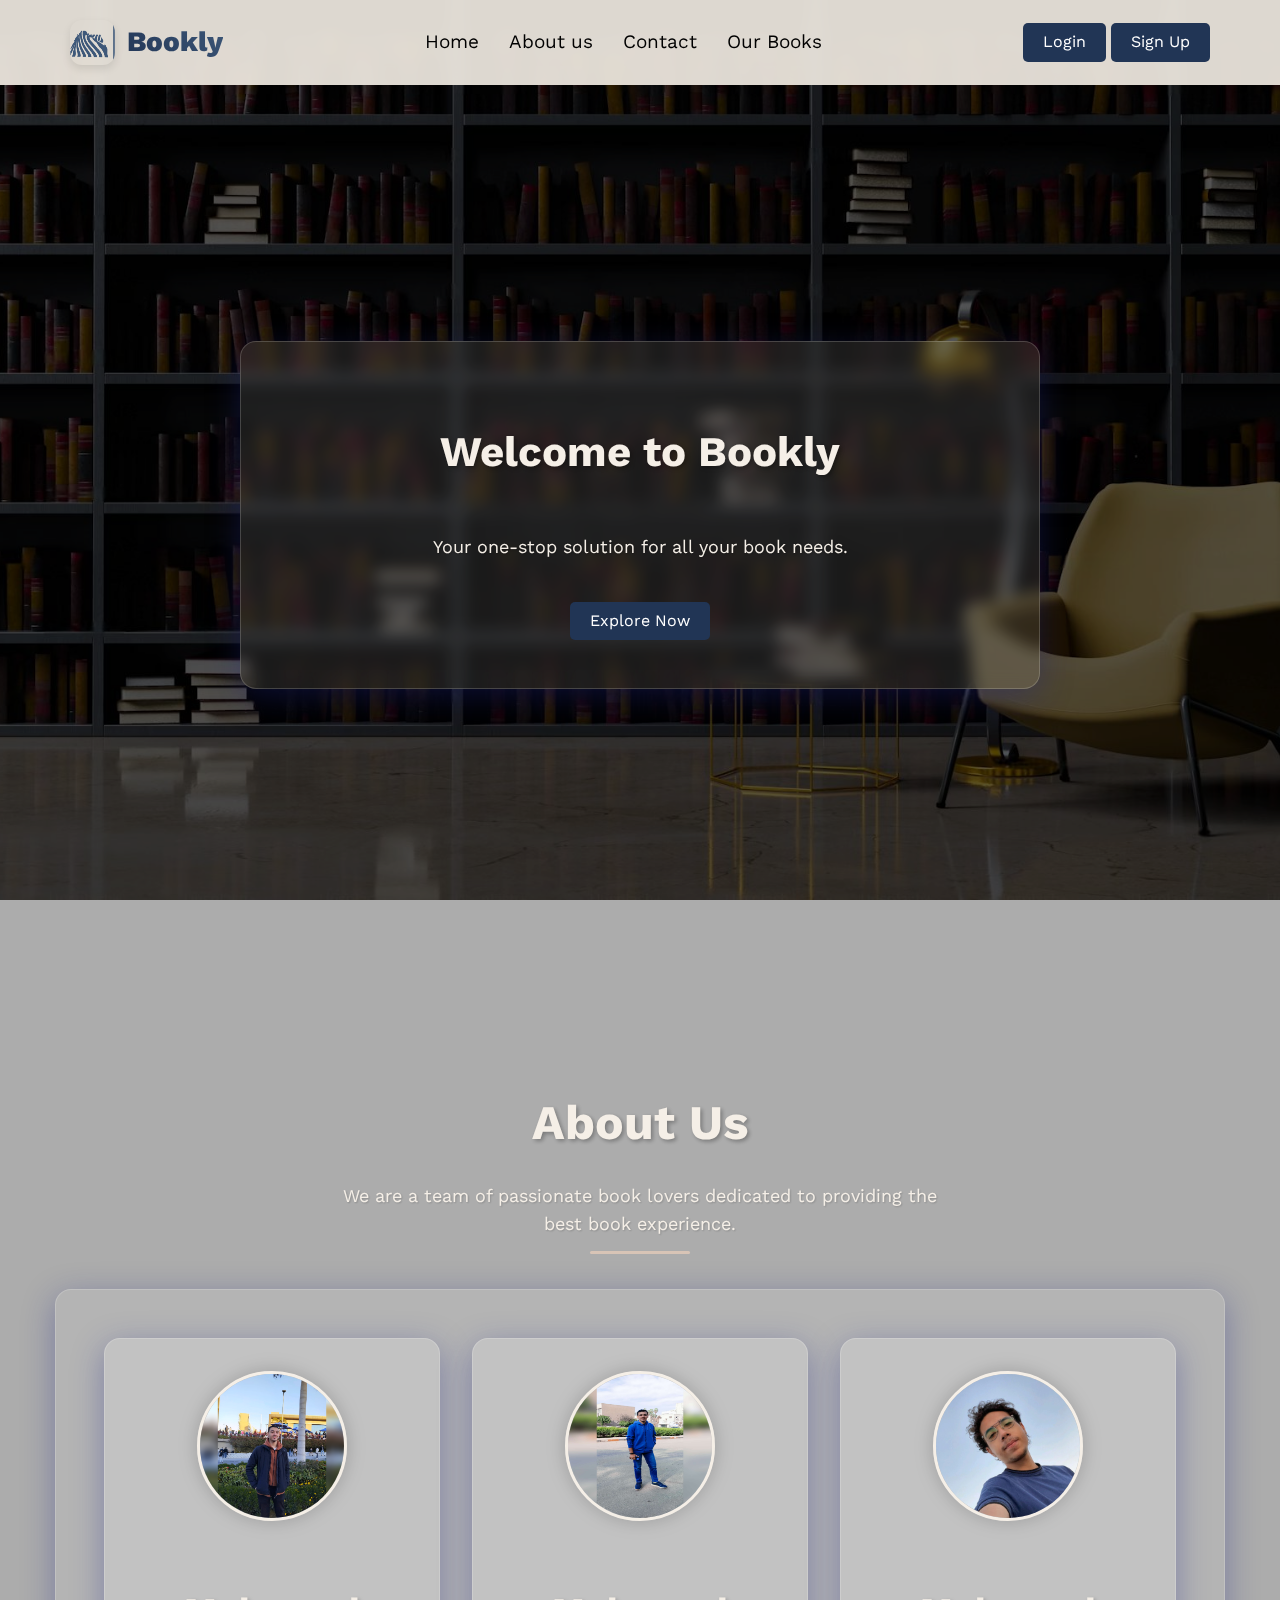
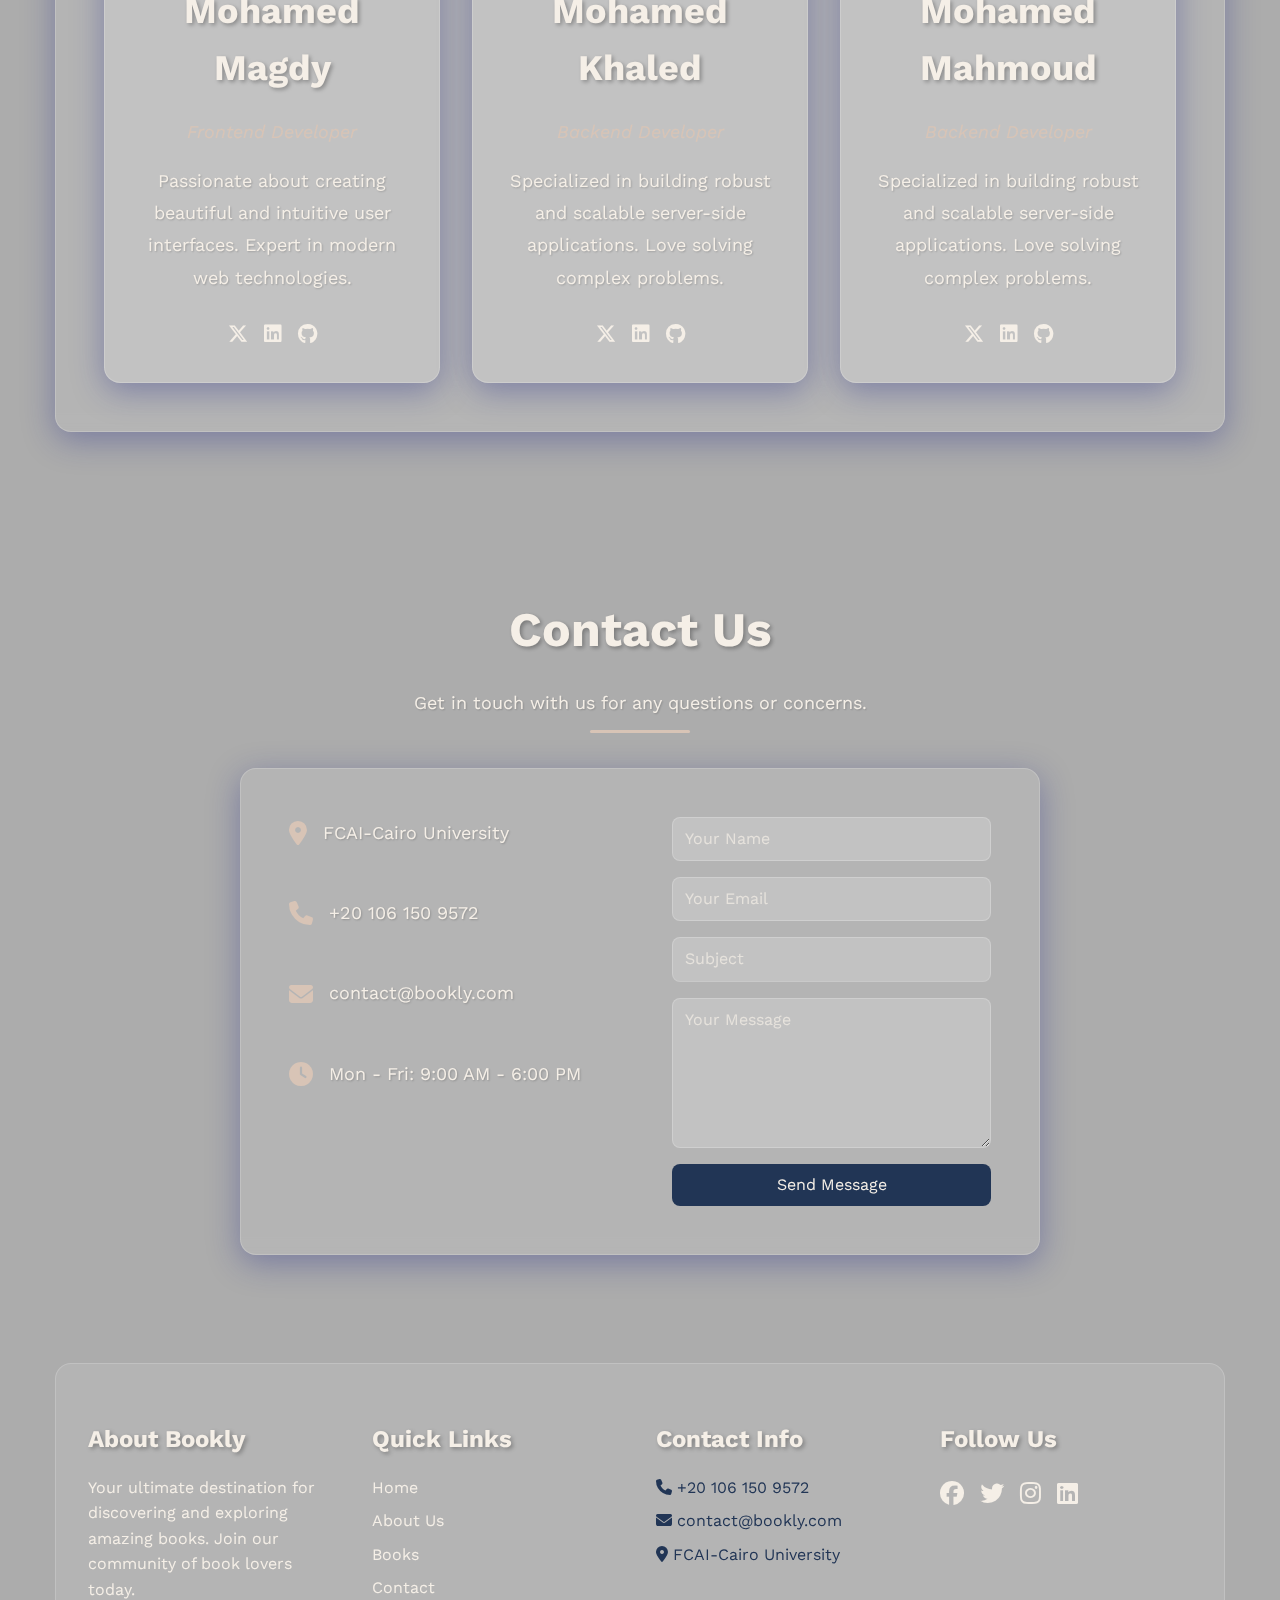
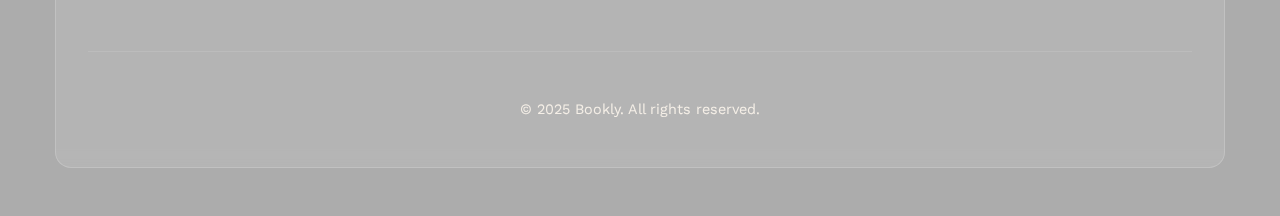
==== commit 5316347f: "Login-Register-Logo" ====
--- a/index.html
+++ b/index.html
@@ -19,11 +19,12 @@
 
     <div class="navbar">
         <div class="container">
-            <div class="logo">
-                <img src="https://placehold.co/600x400" alt="Bookly Logo" class="logo-img">
-            </div>
+            <a href="index.html" class="logo">
+                <img src="images/bookly-logo3.png" alt="Bookly Logo">
+                <span data-text="Bookly">Bookly</span>
+            </a>
             <ul class="nav-links">
-                <li><a href="#home">Home</a></li>
+                <li><a href="index.html">Home</a></li>
                 <li><a href="#about">About us</a></li>
                 <li><a href="#contact">Contact</a></li>
                 <li><a href="books_list.html">Our Books</a></li>
--- a/CSS/master.css
+++ b/CSS/master.css
@@ -147,24 +147,59 @@
 }
 
 .navbar .container .logo {
-    font-size: 24px;
-    font-weight: bold;
+    font-size: 28px;
+    font-weight: 800;
     color: var(--main-color);
     text-decoration: none;
     transition: all var(--transition-duration) ease-in-out;
+    display: flex;
+    align-items: center;
+    gap: 12px;
 }
 
 .navbar .container .logo img {
-    width: 50px;
-    height: 50px;
-    margin-right: 10px;
-    vertical-align: middle;
+    width: 45px;
+    height: 45px;
+    border-radius: 12px;
+    box-shadow: 0 4px 8px rgba(0, 0, 0, 0.1);
+    transition: transform var(--transition-duration) ease-in-out;
 }
 
 .navbar .container .logo:hover {
     color: var(--third-color);
-    transition: all var(--transition-duration) ease-in-out;
-}
+}
+
+.navbar .container .logo:hover img {
+    transform: rotate(5deg) scale(1.05);
+}
+
+.navbar .container .logo span {
+    background: linear-gradient(45deg, var(--main-color), var(--third-color));
+    -webkit-background-clip: text;
+    background-clip: text;
+    -webkit-text-fill-color: transparent;
+    text-shadow: none;
+    position: relative;
+    display: inline-block;
+}
+
+.navbar .container .logo span::before {
+    content: attr(data-text);
+    position: absolute;
+    left: 0;
+    top: 0;
+    width: 0;
+    height: 100%;
+    color: var(--secondary-color);
+    -webkit-text-fill-color: var(--main-color);
+    overflow: hidden;
+    transition: width 0.6s cubic-bezier(0.165, 0.84, 0.44, 1);
+}
+
+.navbar .container .logo:hover span::before {
+    width: 100%;
+}
+
 
 .navbar .container button:hover {
     background-color: var(--third-color);
@@ -190,7 +225,7 @@
     align-items: center;
     flex-direction: column;
     position: relative;
-    background-image: url("../images/wmremove-transformed.jpeg");
+    background-image: url("../images/bg.jpeg");
     background-size: cover;
     background-position: center;
     background-attachment: fixed;
@@ -205,48 +240,6 @@
     flex-direction: column;
     align-items: center;
     justify-content: center;
-}
-
-.main .container button {
-    background-color: var(--main-color);
-    color: #fff;
-    border: none;
-    padding: 10px 20px;
-    font-size: 16px;
-    cursor: pointer;
-    border-radius: 5px;
-    margin-top: 20px;
-    text-align: center;
-}
-
-.main .container button:hover {
-    background-color: var(--third-color);
-    color: #fff;
-    border-radius: 5px;
-    transition: all var(--transition-duration) ease-in-out;
-}
-
-.main .container button:focus {
-    outline: none;
-}
-
-.main .container button a {
-    text-decoration: none;
-    color: #fff;
-}
-
-.main::before {
-    content: '';
-    position: absolute;
-    top: 0;
-    left: 0;
-    width: 100%;
-    height: 100%;
-    background-color: rgba(0, 0, 0, 0.3);
-    z-index: 1;
-}
-
-.main .container {
     position: relative;
     z-index: 2;
     padding: 3rem;
@@ -262,6 +255,46 @@
     animation: float 6s ease-in-out infinite;
 }
 
+.main .container button {
+    background-color: var(--main-color);
+    color: #fff;
+    border: none;
+    padding: 10px 20px;
+    font-size: 16px;
+    cursor: pointer;
+    border-radius: 5px;
+    margin-top: 20px;
+    text-align: center;
+}
+
+.main .container button:hover {
+    background-color: var(--third-color);
+    color: #fff;
+    border-radius: 5px;
+    transition: all var(--transition-duration) ease-in-out;
+}
+
+.main .container button:focus {
+    outline: none;
+}
+
+.main .container button a {
+    text-decoration: none;
+    color: #fff;
+}
+
+.main::before {
+    content: '';
+    position: absolute;
+    top: 0;
+    left: 0;
+    width: 100%;
+    height: 100%;
+    background-color: rgba(0, 0, 0, 0.3);
+    z-index: 1;
+}
+
+
 .main .container h1 {
     color: var(--fourth-color);
     font-size: 42px;
@@ -686,6 +719,17 @@
     background: transparent;
 }
 
+.footer::before {
+    content: '';
+    position: absolute;
+    top: 0;
+    left: 0;
+    width: 100%;
+    height: 100%;
+    background-color: rgba(0, 0, 0, 0.3);
+    z-index: 1;
+}
+
 .footer .container {
     position: relative;
     z-index: 2;
